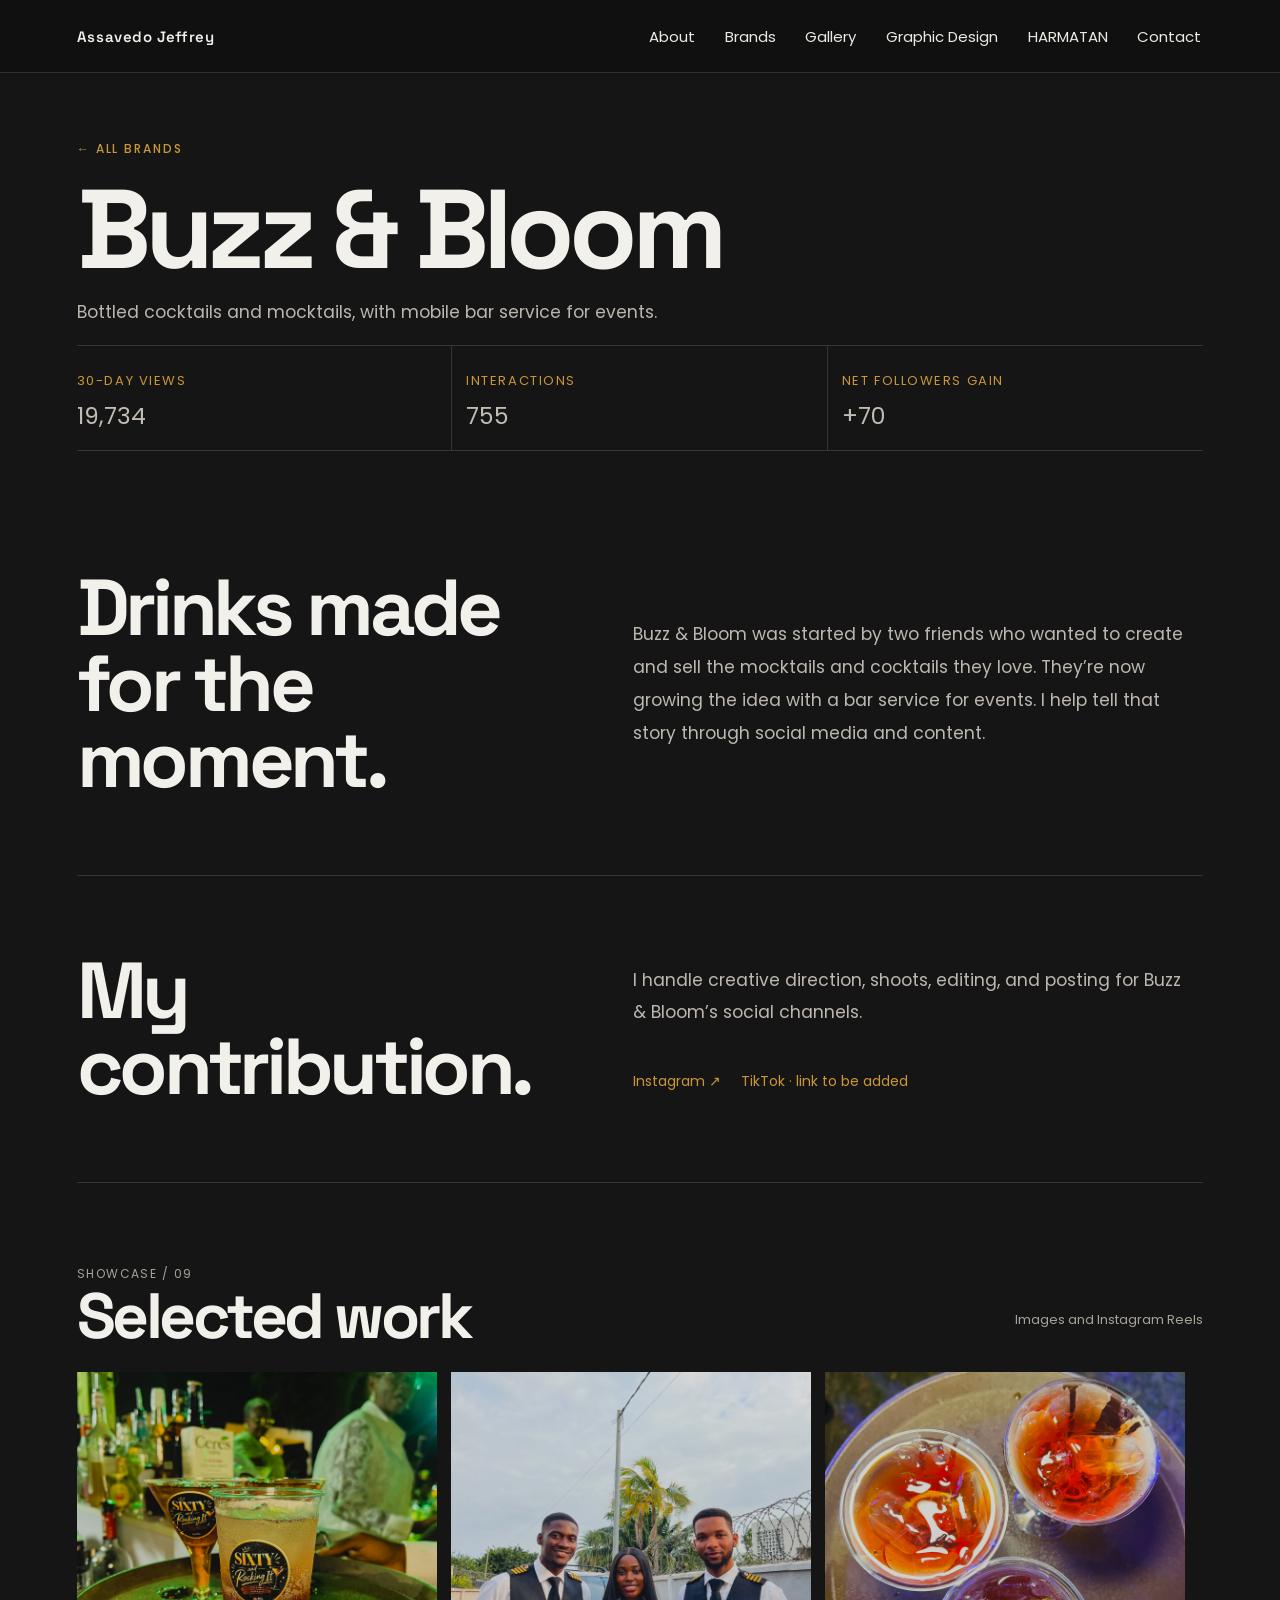
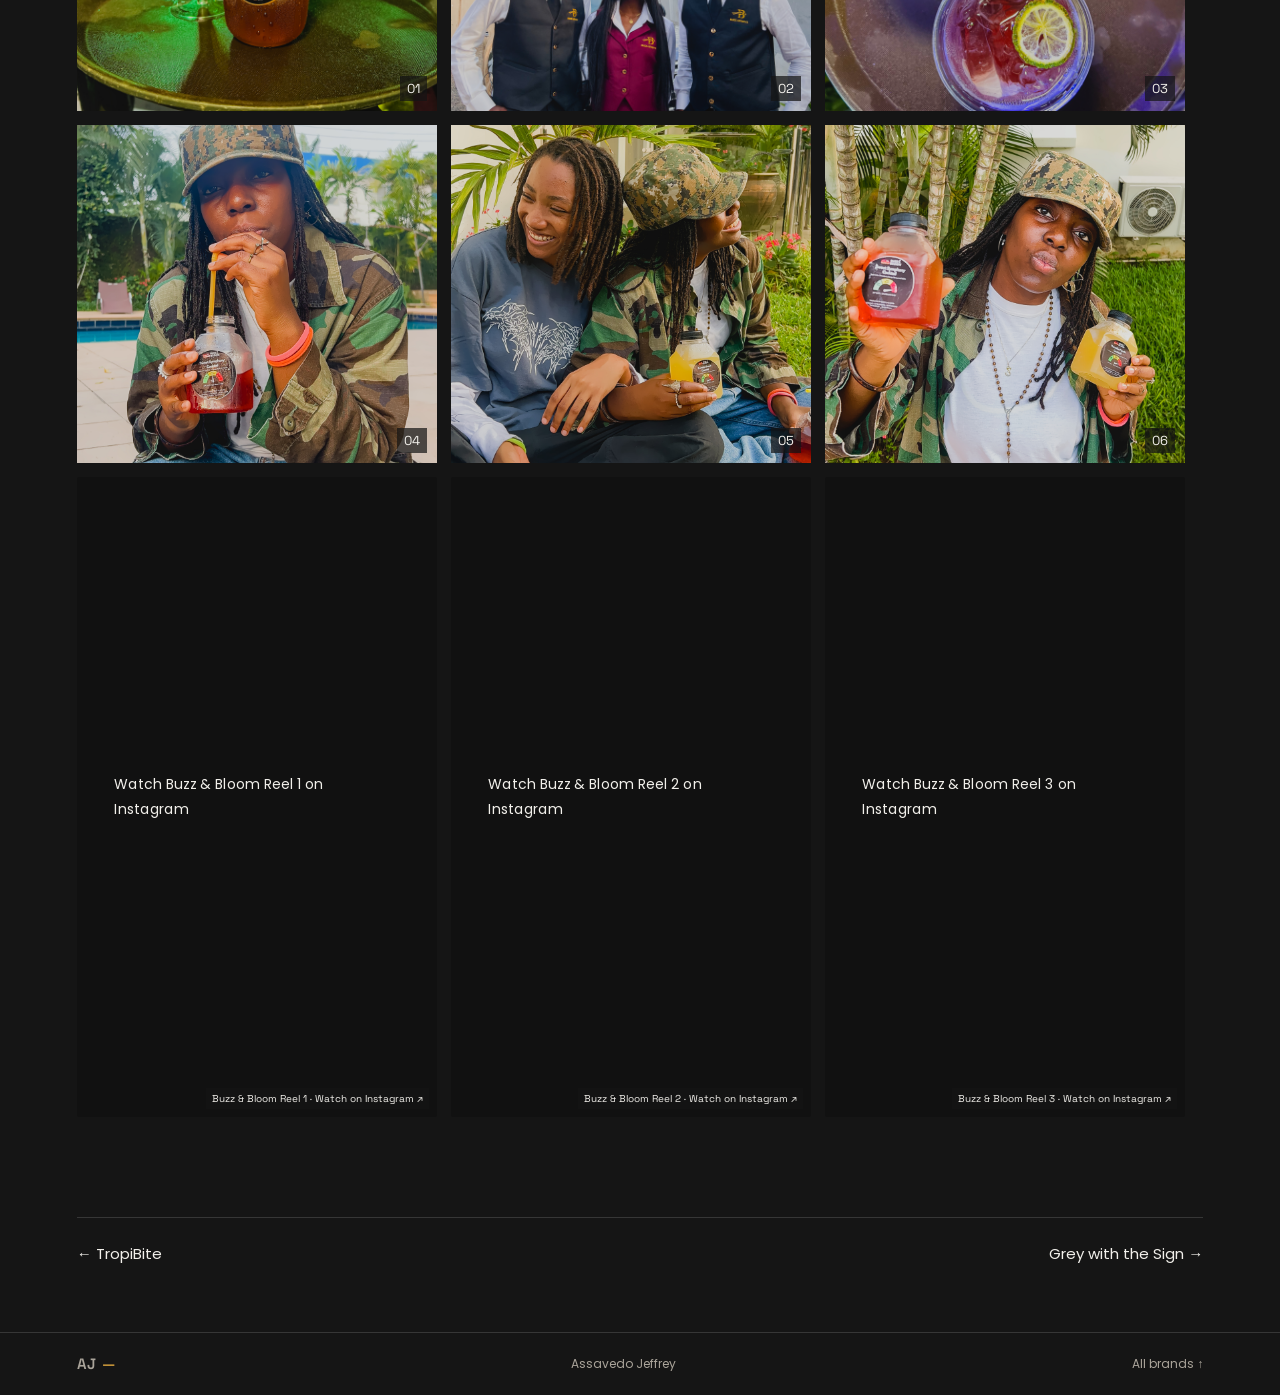
==== buzz-and-bloom.html @ 867600ad "Add Gallery link to site navigation" ====
<!doctype html>
<html lang="en"><head><meta charset="utf-8"><meta name="viewport" content="width=device-width,initial-scale=1"><meta name="theme-color" content="#151515"><title>Buzz & Bloom — Assavedo Jeffrey</title><meta name="description" content="Selected creative work for Buzz & Bloom by Assavedo Jeffrey"><link rel="preconnect" href="https://fonts.googleapis.com"><link rel="preconnect" href="https://fonts.gstatic.com" crossorigin><link href="https://fonts.googleapis.com/css2?family=Poppins:wght@400;500;600&family=Space+Grotesk:wght@400;500;600;700&display=swap" rel="stylesheet"><link rel="stylesheet" href="site.css?v=mobile-motion-20260927"></head>
<body><header class="site-nav is-solid"><div class="wrap nav-inner"><a class="logo" href="index.html">Assavedo Jeffrey</a><nav class="nav-links" aria-label="Main navigation"><a href="index.html#about">About</a><a href="index.html#brands">Brands</a><a href="gallery.html">Gallery</a><a href="graphic-design.html">Graphic Design</a><a href="harmatan.html">HARMATAN</a><a href="index.html#contact">Contact</a></nav></div></header><main class="wrap">
<header class="page-top"><a class="eyebrow" href="index.html#brands">← All brands</a><h1>Buzz &amp; Bloom</h1><p>Bottled cocktails and mocktails, with mobile bar service for events.</p><div class="detail-nums"><div><span>30-day views</span><p>19,734</p></div><div><span>Interactions</span><p>755</p></div><div><span>Net followers gain</span><p>&#43;70</p></div></div></header><section class="detail-story"><div><h2>Drinks made<br>for the moment.</h2><p>Buzz &amp; Bloom was started by two friends who wanted to create and sell the mocktails and cocktails they love. They’re now growing the idea with a bar service for events. I help tell that story through social media and content.</p></div></section>
<section class="detail-roles"><div><h2>My contribution.</h2><p>I handle creative direction, shoots, editing, and posting for Buzz &amp; Bloom’s social channels.</p><div class="social-links"><a href="https://www.instagram.com/_buzznbloom/" target="_blank" rel="noopener noreferrer">Instagram ↗︎</a><span>TikTok · link to be added</span></div></div></section>
<section class="detail-gallery"><div class="detail-gallery-heading"><div><div class="section-label"><span>03</span><span>Showcase / 09</span></div><h2>Selected work</h2></div><p>Images and Instagram Reels</p></div><div class="showcase-grid casestody-reels"><figure><img src="images/buzzbloom-18.jpg" alt="Buzz & Bloom selected work 1" loading="lazy"><figcaption>01</figcaption></figure><figure><img src="images/buzzbloom-11.jpg" alt="Buzz & Bloom selected work 2" loading="lazy"><figcaption>02</figcaption></figure><figure><img src="images/buzzbloom-19.jpg" alt="Buzz & Bloom selected work 3" loading="lazy"><figcaption>03</figcaption></figure><figure><img src="images/buzzbloom-1.jpg" alt="Buzz & Bloom selected work 4" loading="lazy"><figcaption>04</figcaption></figure><figure><img src="images/buzzbloom-5.jpg" alt="Buzz & Bloom selected work 5" loading="lazy"><figcaption>05</figcaption></figure><figure><img src="images/buzzbloom-2.jpg" alt="Buzz & Bloom selected work 6" loading="lazy"><figcaption>06</figcaption></figure><figure class="instagram-reel-card"><blockquote class="instagram-media" data-instgrm-permalink="https://www.instagram.com/reel/DdJ0oDisPxw/" data-instgrm-version="14"><a href="https://www.instagram.com/reel/DdJ0oDisPxw/" target="_blank" rel="noopener noreferrer">Watch Buzz &amp; Bloom Reel 1 on Instagram</a></blockquote><figcaption>Buzz &amp; Bloom Reel 1 · Watch on Instagram ↗︎</figcaption></figure><figure class="instagram-reel-card"><blockquote class="instagram-media" data-instgrm-permalink="https://www.instagram.com/reel/DcBXcgoskUH/" data-instgrm-version="14"><a href="https://www.instagram.com/reel/DcBXcgoskUH/" target="_blank" rel="noopener noreferrer">Watch Buzz &amp; Bloom Reel 2 on Instagram</a></blockquote><figcaption>Buzz &amp; Bloom Reel 2 · Watch on Instagram ↗︎</figcaption></figure><figure class="instagram-reel-card"><blockquote class="instagram-media" data-instgrm-permalink="https://www.instagram.com/reel/Dbl1h_usZmH/" data-instgrm-version="14"><a href="https://www.instagram.com/reel/Dbl1h_usZmH/" target="_blank" rel="noopener noreferrer">Watch Buzz &amp; Bloom Reel 3 on Instagram</a></blockquote><figcaption>Buzz &amp; Bloom Reel 3 · Watch on Instagram ↗︎</figcaption></figure></div></section>
<nav class="page-nav"><a href="tropibite.html">← TropiBite</a><a href="greywiththesign.html">Grey with the Sign →</a></nav></main><footer class="site-footer"><div class="wrap"><a class="logo" href="index.html">AJ<span>—</span></a><span>Assavedo Jeffrey</span><a href="index.html#brands">All brands ↑︎</a></div></footer><script async src="https://www.instagram.com/embed.js"></script><script src="site.js?v=mobile-motion-20260927" defer></script></body></html>
---- site.css ----
:root{color-scheme:dark;--bg:#151515;--panel:#1d1c1a;--ink:#f2f0eb;--muted:#a7a39b;--line:#ffffff24;--ochre:#c9973a;--terra:#8c3a1e;--max:1200px;font-family:Poppins,Arial,sans-serif;scroll-behavior:smooth;scroll-padding-top:90px}*{box-sizing:border-box}body{margin:0;background:var(--bg);color:var(--ink);font:400 14px/1.75 Poppins,Arial,sans-serif}a{color:inherit;text-decoration:none}img{display:block;width:100%;height:100%;object-fit:cover}h1,h2,h3{font-family:"Space Grotesk",sans-serif;line-height:.98;letter-spacing:-.055em;margin:0}p{margin:0 0 16px}.wrap{width:min(var(--max),88%);margin:auto}.site-nav{position:fixed;inset:0 0 auto;z-index:50;background:rgba(16,16,16,.28);border-bottom:1px solid #ffffff22;transition:background-color .25s}.site-nav.is-solid{background:#101010}.nav-inner{height:72px;display:flex;align-items:center;justify-content:space-between;gap:20px}.logo{font:600 15px "Space Grotesk",sans-serif;letter-spacing:.04em;white-space:nowrap}.logo span{color:var(--ochre);padding-left:5px}.nav-links{display:flex;gap:clamp(14px,2.4vw,32px)}.nav-links a{font-size:10px;color:#ece9e2;transition:color .2s}.nav-links a:hover{color:var(--ochre)}.eyebrow{font-size:9px;letter-spacing:.16em;text-transform:uppercase;color:var(--ochre);font-weight:500}.hero{position:relative;height:100svh;min-height:650px;max-height:1000px;overflow:hidden;background:#222}.hero-image{position:absolute;inset:0;object-position:center 40%}.hero-copy{position:absolute;top:50%;right:8%;transform:translateY(-43%);width:min(510px,45%);text-align:right;text-shadow:0 2px 14px #0009}.hero-copy .eyebrow{margin-bottom:18px}.hero h1{font-size:clamp(64px,9vw,122px);line-height:.83;margin-bottom:25px}.hero h1 i{font-style:normal;color:var(--ochre)}.hero-copy>p:not(.eyebrow){max-width:410px;margin:0 0 22px auto;color:#e4e0d8;font-size:13px}.role-list{display:flex;justify-content:flex-end;gap:8px;flex-wrap:wrap}.role-list span{border:1px solid #ffffff7a;border-radius:99px;padding:6px 10px;font-size:9px}.hero-link{display:inline-flex;align-items:center;gap:23px;margin-top:30px;font-size:10px;border-bottom:1px solid #ffffff80;padding:0 0 8px}.hero-link span{color:var(--ochre);font-size:16px}.hero-foot{position:absolute;left:6%;right:6%;bottom:22px;display:flex;justify-content:space-between;text-transform:uppercase;letter-spacing:.12em;font-size:8px;color:#f2f0eb}.section{padding-top:120px;padding-bottom:130px}.section-label{display:flex;align-items:center;gap:13px;text-transform:uppercase;letter-spacing:.12em;font-size:9px;color:#a6a197}.section-label span:first-child{color:var(--ochre);font-family:"Space Grotesk",sans-serif}.about-section{display:grid;grid-template-columns:190px 1fr;gap:8%}.about-content h2,.section-heading h2{font-size:clamp(48px,7vw,88px);line-height:.95;margin:0 0 38px}.about-content h2 em,.section-heading h2 em{font-style:normal;color:#aaa49a}.about-bottom{display:grid;grid-template-columns:.8fr 1.2fr;gap:9%;align-items:start}.about-bottom>p{max-width:390px;font-size:12px;color:#c4bfb7;line-height:2}.skill-list{display:flex;gap:8px;flex-wrap:wrap}.skill-list span{border:1px solid #ffffff30;border-radius:99px;padding:7px 11px;font-size:9px;color:#d8d4cc}.design-feature{display:grid;grid-template-columns:.85fr 1.15fr;min-height:570px;background:#201f1d}.design-copy{padding:45px 11% 48px 8%;display:flex;flex-direction:column;align-items:flex-start}.design-copy .section-label{margin-bottom:auto}.design-copy .eyebrow{margin:12px 0}.design-copy h2{font-size:clamp(60px,8vw,108px);line-height:.85;margin:0 0 20px}.design-copy h2 span{color:var(--ochre)}.design-copy>p:not(.eyebrow){max-width:290px;color:#bdb8af;font-size:11px}.line-link{display:flex;gap:25px;border-bottom:1px solid #888078;padding-bottom:8px;margin-top:20px;font-size:10px}.line-link span{color:var(--ochre)}.design-photo{position:relative;min-height:420px;overflow:hidden;background:#35322d}.design-photo img{position:absolute;inset:0;transition:transform .45s,opacity .22s}.design-photo:hover img{transform:scale(1.025)}.design-photo>span{position:absolute;left:18px;bottom:16px;font-size:9px;text-transform:uppercase;letter-spacing:.1em;text-shadow:0 1px 8px #000}.brands{padding-top:135px}.section-heading{display:flex;justify-content:space-between;align-items:end;margin:40px 0}.section-heading h2{margin:0}.section-heading>p{max-width:240px;color:var(--muted);font-size:10px;margin:0 4% 4px 20px}.brand-grid{display:grid;grid-template-columns:repeat(2,minmax(0,1fr));gap:38px 18px}.brand-card{display:block;min-width:0}.brand-photo{position:relative;aspect-ratio:1.34/1;overflow:hidden;background:#292824}.brand-photo img{transition:transform .45s}.brand-card:hover .brand-photo img{transform:scale(1.035)}.brand-photo>span{position:absolute;bottom:13px;right:13px;background:#f2f0eb;color:#171717;padding:8px 11px;font-size:8px}.brand-card h3{font-size:20px;padding-top:13px}.harmatan-home{display:grid;grid-template-columns:1.05fr .95fr;background:#211f1c;min-height:540px}.harmatan-image{position:relative;min-height:430px}.harmatan-image img{position:absolute;inset:0}.harmatan-copy{padding:44px 9% 52px 10%;display:flex;flex-direction:column;align-items:flex-start}.harmatan-copy .section-label{margin-bottom:auto}.hmt-word{font:600 clamp(44px,6vw,78px)/.92 "Space Grotesk",sans-serif;letter-spacing:.04em;margin:30px 0 20px}.harmatan-copy h2{font-size:clamp(38px,5vw,60px);margin-bottom:18px}.harmatan-copy>p:not(.hmt-word){max-width:370px;color:#bbb5aa;font-size:11px}.cream-link{display:inline-flex;gap:35px;align-items:center;background:#f2f0eb;color:#1a1917;padding:12px 15px;font-size:9px;margin-top:15px}.cream-link span{color:var(--terra);font-size:15px}.selected-work{padding-top:95px}.selected-work>.section-label{margin-bottom:30px}.slider-controls{display:flex;gap:8px;margin-left:auto}.slider-controls button{border:1px solid #ffffff44;background:transparent;width:35px;height:35px;border-radius:50%;cursor:pointer}.slider-controls button:hover{background:var(--ochre);color:#111}.work-track{display:flex;gap:14px;overflow-x:auto;scroll-snap-type:x mandatory;scrollbar-width:none;overscroll-behavior-x:contain;scroll-behavior:smooth}.work-track::-webkit-scrollbar{display:none}.slide-card{position:relative;flex:0 0 min(32%,360px);aspect-ratio:1.08/1;margin:0;background:#292824;scroll-snap-align:start;overflow:hidden}.slide-card img{position:absolute;inset:0;transition:transform .4s}.slide-card:hover img{transform:scale(1.04)}.slide-card figcaption{position:absolute;left:0;right:0;bottom:0;padding:30px 14px 12px;background:linear-gradient(transparent,#0009);font-size:8px;text-transform:uppercase;letter-spacing:.12em}.slide-card figcaption span{float:right;color:var(--ochre)}.contact-section{background:#f2f0eb;color:#181817;padding:95px 0}.contact-inner .eyebrow{color:var(--terra)}.contact-inner h2{font-size:clamp(58px,9vw,106px);margin:22px 0}.contact-inner h2 em{font-style:normal;color:var(--terra)}.contact-inner>p:not(.eyebrow){color:#615d55;font-size:11px}.contact-inner>a{display:inline-flex;gap:28px;border-bottom:1px solid #5c574e;padding-bottom:8px;font-size:11px}.contact-inner>a span{color:var(--terra)}.site-footer{padding:20px 0;border-top:1px solid #ffffff24;color:#aaa49a;font-size:9px}.site-footer .wrap{display:flex;align-items:center;justify-content:space-between}.page-top{padding:132px 0 42px}.page-top h1{font-size:clamp(62px,10vw,112px);margin:12px 0}.page-top>p{max-width:610px;color:#bbb6ad;font-size:12px}.page-top .eyebrow{display:inline-block}.detail-nums{display:grid;grid-template-columns:repeat(3,1fr);border-block:1px solid var(--line);margin:10px 0 0}.detail-nums>div{padding:18px 14px;border-right:1px solid var(--line)}.detail-nums>div:first-child{padding-left:0}.detail-nums>div:last-child{border:0}.detail-nums span{font-size:8px;letter-spacing:.12em;text-transform:uppercase;color:var(--ochre)}.detail-nums p{margin:6px 0 0;font-size:10px;color:#c1bcb4}.detail-story,.detail-roles{display:grid;grid-template-columns:180px 1fr;gap:8%;padding:85px 0;border-bottom:1px solid var(--line)}.detail-story h2,.detail-roles h2{font-size:clamp(44px,6vw,72px);margin-bottom:20px}.detail-story>div:last-child>p,.detail-roles>div:last-child>p{max-width:560px;color:#bcb7af;font-size:11px;line-height:2}.social-links{display:flex;gap:20px;flex-wrap:wrap;margin-top:22px;color:var(--ochre);font-size:9px}.detail-gallery{padding:80px 0 100px}.detail-gallery-heading{display:flex;justify-content:space-between;align-items:end;margin-bottom:25px}.detail-gallery-heading h2{font-size:clamp(40px,5vw,64px)}.detail-gallery-heading p{font-size:9px;color:var(--muted)}.showcase-grid{display:grid;grid-template-columns:repeat(3,minmax(0,1fr));gap:13px}.showcase-grid figure{position:relative;aspect-ratio:1/.94;margin:0;background:#262521;overflow:hidden}.showcase-grid img{position:absolute;inset:0;transition:transform .35s}.showcase-grid figure:hover img{transform:scale(1.035)}.showcase-grid figcaption{position:absolute;right:10px;bottom:10px;background:#141414b5;padding:4px 7px;font:10px "Space Grotesk",sans-serif}.page-nav{display:flex;justify-content:space-between;gap:16px;padding:22px 0 65px;border-top:1px solid var(--line);font-size:9px}.page-nav a:hover{color:var(--ochre)}.harmatan-theme{--ochre:#c9973a;background:#1c1c1c}.hmt-hero{padding:135px 0 65px;background:#8c3a1e}.hmt-hero h1{font-size:clamp(62px,11vw,135px);letter-spacing:.02em;margin:15px 0}.hmt-hero>p{max-width:570px;font-size:12px;color:#f0ded2}.hmt-lead{display:grid;grid-template-columns:1fr 1fr;gap:8%;align-items:center}.hmt-lead h2{font-size:clamp(42px,6vw,72px)}.hmt-lead p{color:#bdb7ad;font-size:11px;line-height:2}.hmt-services{display:grid;grid-template-columns:repeat(2,1fr);gap:12px;margin-top:35px}.hmt-service{padding:20px;border:1px solid #ffffff2a;background:#242321}.hmt-service span{font-size:8px;color:var(--ochre)}.hmt-service h3{font-size:18px;margin:12px 0 0}.hmt-editorial{padding:82px 0;background:#8c3a1e}.hmt-editorial h2{font-size:clamp(52px,8vw,92px);margin:18px 0}.hmt-editorial p{max-width:520px;color:#f0ddd1;font-size:11px}.voice-tags{display:flex;gap:8px;flex-wrap:wrap;margin-top:22px}.voice-tags span{border:1px solid #ffffff70;border-radius:99px;padding:7px 12px;font-size:9px}.hmt-gallery{padding:90px 0}.hmt-gallery h2{font-size:clamp(42px,6vw,72px);margin:18px 0 30px}.hmt-gallery-grid{display:grid;grid-template-columns:repeat(3,1fr);gap:13px}.hmt-gallery-grid figure{margin:0;aspect-ratio:1/1.08;background:#292723;overflow:hidden}.hmt-gallery-grid img{transition:transform .4s}.hmt-gallery-grid figure:hover img{transform:scale(1.035)}.hmt-end{padding:25px 0;border-top:1px solid #ffffff30;color:#c3bcb1;font-size:9px}.graphic-gallery-page{min-height:100svh;background:#151515}.iphone-gallery-stage{min-height:100svh;display:grid;place-items:center;padding:90px 18px 20px}.iphone-frame{height:min(820px,calc(100svh - 108px));aspect-ratio:393/852;width:auto;max-width:calc(100vw - 26px);padding:8px;border-radius:48px;background:#080909;border:1px solid #525252;box-shadow:0 22px 70px #0007}.iphone-screen{height:100%;overflow:hidden;border-radius:40px;background:#fff;color:#111;display:flex;flex-direction:column}.iphone-status{height:43px;flex:0 0 43px;display:flex;align-items:center;justify-content:space-between;padding:0 21px;font:600 10px Poppins,Arial,sans-serif}.iphone-island{width:80px;height:23px;background:#080909;border-radius:20px}.iphone-status-icons{font-size:9px}.photos-heading{padding:7px 16px 11px;border-bottom:1px solid #1111}.photos-eyebrow,.photos-count{font:9px Poppins,sans-serif;color:#777}.photos-heading h1{font:600 21px/1.2 Poppins,sans-serif;letter-spacing:-.04em;margin:4px 0;color:#161616}.iphone-scroll{flex:1;min-height:0;overflow:auto;overscroll-behavior:contain;scrollbar-width:none;padding:3px}.iphone-scroll::-webkit-scrollbar{display:none}.iphone-photos{display:grid;grid-template-columns:repeat(3,1fr);gap:2px}.iphone-photos .work-image{aspect-ratio:1;margin:0;background:#e9e8e4}.iphone-photos .work-image.is-empty:after{content:attr(data-label);font-size:9px;color:#888}.photos-tabs{height:45px;display:flex;justify-content:space-around;align-items:center;border-top:1px solid #1111;color:#888;font-size:8px}.photos-tabs .active{color:#1977ef}.iphone-home-indicator{height:22px;display:grid;place-items:center}.iphone-home-indicator span{width:100px;height:4px;background:#111;border-radius:5px}@media(max-width:740px){.nav-inner{height:62px}.nav-links{gap:12px}.nav-links a{font-size:9px}.hero{min-height:730px}.hero-image{object-position:38% center}.hero-copy{top:auto;bottom:108px;right:6%;transform:none;width:88%;padding-left:40px}.hero h1{font-size:clamp(58px,15vw,92px)}.hero-copy>p:not(.eyebrow){font-size:11px}.role-list span{font-size:8px}.hero-foot{bottom:18px}.section{padding:82px 0}.about-section{grid-template-columns:1fr;gap:28px}.about-content h2,.section-heading h2{font-size:clamp(44px,12vw,68px);margin-bottom:26px}.about-bottom{grid-template-columns:1fr;gap:20px}.design-feature{grid-template-columns:1fr}.design-copy{min-height:410px;padding:30px 6% 38px}.design-copy .section-label{margin-bottom:45px}.design-photo{min-height:310px}.section-heading{align-items:start;flex-direction:column;gap:14px;margin:32px 0}.section-heading>p{margin:0}.brand-grid{gap:26px 12px}.brand-photo{aspect-ratio:1/1.05}.brand-card h3{font-size:16px}.harmatan-home{grid-template-columns:1fr}.harmatan-image{min-height:300px}.harmatan-copy{min-height:410px;padding:32px 7% 40px}.harmatan-copy .section-label{margin-bottom:38px}.selected-work{padding-top:74px}.slide-card{flex-basis:76%;min-width:235px}.contact-section{padding:76px 0}.contact-inner h2{font-size:clamp(54px,14vw,82px)}.site-footer .wrap{gap:12px;font-size:8px}.detail-nums{grid-template-columns:1fr}.detail-nums>div,.detail-nums>div:first-child{padding:12px 0;border-right:0;border-bottom:1px solid var(--line)}.detail-nums>div:last-child{border:0}.detail-story,.detail-roles{grid-template-columns:1fr;gap:23px;padding:65px 0}.detail-story h2,.detail-roles h2{font-size:54px}.detail-gallery{padding:65px 0 80px}.showcase-grid{grid-template-columns:repeat(2,minmax(0,1fr));gap:8px}.showcase-grid figure{aspect-ratio:1/1.08}.page-top{padding-top:112px}.page-top h1{font-size:clamp(54px,14vw,86px)}.hmt-hero{padding:115px 0 50px}.hmt-lead{grid-template-columns:1fr;gap:14px}.hmt-services{grid-template-columns:1fr}.hmt-gallery-grid{grid-template-columns:repeat(2,1fr);gap:8px}.hmt-gallery-grid figure{aspect-ratio:1}.hmt-editorial{padding:65px 0}.iphone-gallery-stage{padding:78px 12px 12px}.iphone-frame{height:min(820px,calc(100svh - 90px));max-width:calc(100vw - 22px);border-radius:43px}.iphone-screen{border-radius:35px}}@media(max-width:390px){.nav-links{gap:8px}.nav-links a{font-size:8px}.brand-grid{grid-template-columns:1fr}.brand-photo{aspect-ratio:1.2/1}}@media(prefers-reduced-motion:reduce){:root{scroll-behavior:auto}.site-nav,.brand-photo img,.slide-card img,.design-photo img{transition:none}.work-track{scroll-behavior:auto}}

/* HARMATAN page layout */
.harmatan-theme{--bg:#1c1c1c;--panel:#252321;--ink:#f5f0e8;--muted:#bdb6aa;--line:#ffffff2a;--ochre:#c9973a;--terra:#8c3a1e;background:#1c1c1c}
.harmatan-theme .site-nav.is-solid{background:#1c1c1cf5}
.hmt-hero{padding:130px 0 20px;background:#1c1c1c;color:#f5f0e8}
.hmt-hero>.wrap>.eyebrow{color:#d5b36e}
.hmt-hero-layout{min-height:550px;display:grid;grid-template-columns:1fr 1fr;gap:7%;align-items:center;padding:45px 0}
.hmt-hero-layout>div>p:not(.hmt-mark){max-width:430px;color:#c7bfb3;font-size:12px}
.hmt-hero-layout figure{height:440px;margin:0;background:#8c3a1e}
.hmt-hero-layout .hmt-mark{color:#c9973a;font:500 12px "Space Grotesk",sans-serif;letter-spacing:.35em;margin:0 0 14px}
.hmt-hero h1{font-size:clamp(62px,9vw,112px);letter-spacing:.025em;margin:0 0 22px}
.hmt-hero .cream-link{margin-top:18px}
.hmt-foot{display:flex;justify-content:space-between;border-top:1px solid #ffffff30;padding:17px 0;font-size:8px;letter-spacing:.12em;text-transform:uppercase;color:#a9a196}
.hmt-intro{display:grid;grid-template-columns:190px 1fr;gap:8%}
.hmt-intro h2{font-size:clamp(46px,6vw,76px);margin:0 0 24px}
.hmt-intro h2 em{font-style:normal;color:#b7afa3}
.hmt-intro>div:last-child>p{max-width:540px;color:#c2bcb2;font-size:11px;line-height:2}
.voice-tags{display:flex;gap:8px;flex-wrap:wrap;margin-top:22px}
.voice-tags span{border:1px solid #ffffff38;border-radius:99px;padding:7px 12px;font-size:9px}
.hmt-section-content h2{font-size:clamp(42px,6vw,68px);margin:0 0 28px}
.hmt-section-content>p{font-size:11px;color:#bdb6aa;margin:-14px 0 28px}
.hmt-services{display:grid;grid-template-columns:repeat(2,1fr);gap:12px}
.hmt-services article{padding:20px;border:1px solid #ffffff2a;background:#252321}
.hmt-services article>span{font-size:8px;color:#c9973a}
.hmt-services h3{font-size:20px;margin:12px 0 0}
.hmt-editorial{background:#8c3a1e;padding:76px 0;color:#f5f0e8}
.hmt-editorial-layout{display:grid;grid-template-columns:1fr 1fr;gap:8%;align-items:center}
.hmt-editorial .section-label{color:#f0d7c9}
.hmt-editorial h2{font-size:clamp(52px,7vw,88px);margin:25px 0 0}
.hmt-editorial h2 em{font-style:normal;color:#e3b96a}
.hmt-editorial-layout>div:last-child>p{max-width:440px;color:#f0ddd1;font-size:11px;line-height:2}
.hmt-gallery .section-label{margin-bottom:40px}
.hmt-gallery-grid{display:grid;grid-template-columns:repeat(3,minmax(0,1fr));gap:13px}
.hmt-gallery-grid figure{position:relative;aspect-ratio:1/1.08;margin:0;background:#292723;overflow:hidden}
.hmt-gallery-grid img{transition:transform .35s}
.hmt-gallery-grid figure:hover img{transform:scale(1.035)}
.hmt-gallery-grid figcaption{position:absolute;bottom:0;left:0;right:0;padding:22px 12px 10px;background:linear-gradient(transparent,#0009);font-size:8px;letter-spacing:.12em}
.hmt-outro{border-top:1px solid #ffffff2a;padding:22px 0}
.hmt-outro .wrap{display:flex;justify-content:space-between;font-size:9px;color:#bdb6aa}
.hmt-outro a{color:#c9973a}
@media(max-width:740px){.hmt-hero{padding-top:110px}.hmt-hero-layout{grid-template-columns:1fr;gap:25px;padding:38px 0}.hmt-hero-layout figure{height:330px}.hmt-hero h1{font-size:clamp(54px,14vw,84px)}.hmt-intro{grid-template-columns:1fr;gap:25px}.hmt-services{grid-template-columns:1fr}.hmt-editorial-layout{grid-template-columns:1fr;gap:30px}.hmt-gallery-grid{grid-template-columns:repeat(2,1fr);gap:8px}.hmt-gallery-grid figure{aspect-ratio:1}.hmt-foot,.hmt-outro .wrap{gap:10px;font-size:7px}}


/* Readability pass: raise supporting copy while keeping navigation and labels quiet. */
body{font-size:16px;line-height:1.75}
.hero-copy>p:not(.eyebrow){font-size:16px;line-height:1.8}
.about-bottom>p,.section-heading>p,.design-copy>p:not(.eyebrow),.harmatan-copy>p:not(.hmt-word){font-size:14px;line-height:1.9}
.skill-list span{font-size:11px;padding:8px 13px}
.brand-card h3{font-size:22px}
.page-top>p,.detail-story>div:last-child>p,.detail-roles>div:last-child>p{font-size:15px;line-height:1.9}
.detail-nums p{font-size:12px}
.detail-gallery-heading p,.showcase-grid figcaption{font-size:11px}
.hmt-hero-layout>div>p:not(.hmt-mark),.hmt-intro>div:last-child>p,.hmt-section-content>p,.hmt-editorial-layout>div:last-child>p{font-size:15px;line-height:1.9}
.hmt-services h3{font-size:21px}
.hmt-services article{padding:24px}
.contact-inner>p:not(.eyebrow){font-size:14px}
.site-footer{font-size:11px}
.section-label>span:first-child,.hero-foot>span:last-child{display:none}
.brand-photo>span{font-size:0}
.brand-photo>span:after{content:"View project ↗";font-size:10px}
.slide-card figcaption span{display:none}
/* Graphic design archive: a clean image-first wall with a full-size view. */
.graphic-work-page{background:#151515}
.design-page-intro{padding-top:125px;padding-bottom:34px}
.design-back{font-size:11px;color:#b8b2a8}
.design-intro-grid{display:flex;justify-content:space-between;align-items:end;gap:30px;margin-top:42px}
.design-intro-grid h1{font-size:clamp(64px,10vw,120px);line-height:.82;margin:0}
.design-intro-grid h1 em{font-style:normal;color:#aaa49a}
.design-intro-grid>p{max-width:270px;color:#c2bcb3;font-size:15px;line-height:1.8;margin:0 3% 6px 0}
.design-archive{display:grid;grid-template-columns:repeat(3,minmax(0,1fr));gap:16px;padding-bottom:100px}
.design-tile{position:relative;display:block;width:100%;aspect-ratio:1/1.18;padding:10px;border:0;background:#e8e6e0;overflow:hidden;cursor:zoom-in}
.design-tile img{width:100%;height:100%;object-fit:contain;transition:transform .3s ease}
.design-tile:hover img,.design-tile:focus-visible img{transform:scale(1.035)}
.tile-open{position:absolute;right:14px;top:14px;width:32px;height:32px;display:grid;place-items:center;background:#151515;color:#f2f0eb;border-radius:50%;font-size:14px;opacity:0;transform:translateY(4px);transition:opacity .2s,transform .2s}
.design-tile:hover .tile-open,.design-tile:focus-visible .tile-open{opacity:1;transform:none}
.design-lightbox{position:fixed;inset:0;z-index:100;background:#111e;display:grid;place-items:center;padding:5vw}
.design-lightbox[hidden]{display:none}
.design-lightbox img{width:auto;height:auto;max-width:90vw;max-height:88vh;object-fit:contain}
.lightbox-close{position:absolute;right:22px;top:18px;width:44px;height:44px;border:1px solid #ffffff70;border-radius:50%;background:#171717;color:#fff;font-size:28px;line-height:1;cursor:pointer}
.design-page-end{border-top:1px solid var(--line);padding:22px 0}
.design-page-end .wrap{display:flex;justify-content:space-between;gap:20px;font-size:12px}
.design-page-end a:hover{color:var(--ochre)}
@media(max-width:740px){
 .hero-copy>p:not(.eyebrow){font-size:14px}
 .about-bottom>p,.section-heading>p,.design-copy>p:not(.eyebrow),.harmatan-copy>p:not(.hmt-word){font-size:14px}
 .brand-card h3{font-size:18px}
 .page-top>p,.detail-story>div:last-child>p,.detail-roles>div:last-child>p{font-size:14px}
 .hmt-hero-layout>div>p:not(.hmt-mark),.hmt-intro>div:last-child>p,.hmt-section-content>p,.hmt-editorial-layout>div:last-child>p{font-size:14px}
 .design-page-intro{padding-top:110px;padding-bottom:28px}
 .design-intro-grid{display:block;margin-top:36px}
 .design-intro-grid h1{font-size:clamp(58px,15vw,88px)}
 .design-intro-grid>p{margin:20px 0 0;max-width:33ch}
 .design-archive{grid-template-columns:repeat(2,minmax(0,1fr));gap:9px;padding-bottom:70px}
 .design-tile{padding:6px}
 .tile-open{opacity:1;transform:none;width:27px;height:27px;right:9px;top:9px}
 .design-page-end .wrap{font-size:10px}
}
@media(prefers-reduced-motion:reduce){.design-tile img,.tile-open{transition:none}}

/* Larger type across the portfolio for easier reading. */
body{font-size:17px;line-height:1.8}
.nav-links a{font-size:13px}
.eyebrow,.section-label,.hero-foot,.page-nav,.site-footer{font-size:12px}
.hero-copy>p:not(.eyebrow),.about-bottom>p,.section-heading>p,.design-copy>p:not(.eyebrow),.harmatan-copy>p:not(.hmt-word),.contact-inner>p:not(.eyebrow){font-size:clamp(16px,1.3vw,19px);line-height:1.85}
.role-list span,.skill-list span{font-size:13px}
.brand-card h3{font-size:25px}
.page-top>p,.detail-story>div:last-child>p,.detail-roles>div:last-child>p{font-size:clamp(17px,1.35vw,20px);line-height:1.9}
.detail-nums span{font-size:13px;line-height:1.5}
.detail-nums p{font-size:clamp(18px,1.8vw,24px);line-height:1.35}
.social-links a,.social-links span{font-size:14px}
.detail-gallery-heading p,.showcase-grid figcaption{font-size:13px}
.page-nav a{font-size:15px}
.design-back,.design-page-end .wrap{font-size:14px}
.design-intro-grid>p{font-size:17px;line-height:1.85}
.hmt-hero-layout>div>p:not(.hmt-mark),.hmt-intro>div:last-child>p,.hmt-section-content>p,.hmt-editorial-layout>div:last-child>p{font-size:16px;line-height:1.9}
.hmt-mark{font-size:14px}
.voice-tags span{font-size:13px}
.hmt-services article>span{font-size:12px}
.hmt-services h3{font-size:23px}
.hmt-foot,.hmt-outro .wrap{font-size:12px}
.hmt-gallery-grid figcaption,.slide-card figcaption{font-size:12px}
.contact-inner>a{font-size:16px}
@media(max-width:740px){
 body{font-size:16px;line-height:1.8}
 .nav-links a{font-size:11px}
 .eyebrow,.section-label{font-size:10px}
 .hero-copy>p:not(.eyebrow),.about-bottom>p,.section-heading>p,.design-copy>p:not(.eyebrow),.harmatan-copy>p:not(.hmt-word),.contact-inner>p:not(.eyebrow){font-size:16px;line-height:1.8}
 .role-list span,.skill-list span{font-size:12px}
 .brand-card h3{font-size:21px}
 .page-top>p,.detail-story>div:last-child>p,.detail-roles>div:last-child>p{font-size:16px;line-height:1.85}
 .detail-nums span{font-size:11px}
 .detail-nums p{font-size:19px}
 .social-links a,.social-links span{font-size:13px}
 .detail-gallery-heading p,.showcase-grid figcaption{font-size:12px}
 .page-nav a{font-size:13px}
 .design-back,.design-page-end .wrap{font-size:12px}
 .design-intro-grid>p{font-size:16px}
 .hmt-hero-layout>div>p:not(.hmt-mark),.hmt-intro>div:last-child>p,.hmt-section-content>p,.hmt-editorial-layout>div:last-child>p{font-size:16px;line-height:1.85}
 .hmt-services article>span,.voice-tags span{font-size:12px}
 .hmt-services h3{font-size:21px}
 .hmt-foot,.hmt-outro .wrap{font-size:10px}
 .hmt-gallery-grid figcaption,.slide-card figcaption{font-size:11px}
 .contact-inner>a{font-size:15px}
 .site-footer{font-size:10px}
}

/* View-count labels on Grey with the Sign post gallery. */
.showcase-grid .view-count{left:12px;right:auto;bottom:12px;padding:6px 9px;background:#111d;color:#fff;font:600 12px/1.2 Poppins,Arial,sans-serif;letter-spacing:.02em}
@media(max-width:740px){.showcase-grid .view-count{left:8px;bottom:8px;padding:5px 7px;font-size:11px}}

/* CASESTODY Instagram Reel card */
.showcase-grid .instagram-reel-card{grid-column:span 2;aspect-ratio:auto;min-height:590px;display:flex;flex-direction:column;justify-content:center;align-items:center;gap:8px;background:#111;overflow:hidden}
.instagram-reel-card .instagram-media{width:min(100%,450px)!important;max-width:100%!important;min-width:0!important;margin:0 auto!important}
.instagram-reel-card iframe{max-width:100%!important}
.instagram-reel-card figcaption{z-index:3;right:12px;bottom:12px}
@media(max-width:740px){.showcase-grid .instagram-reel-card{grid-column:1/-1;min-height:570px}}

/* Compact video-only CASESTODY selection; ready for two more Reel embeds. */
.showcase-grid.casestody-reels{grid-template-columns:repeat(auto-fit,minmax(min(100%,280px),360px));justify-content:start;gap:14px}
.showcase-grid.casestody-reels .instagram-reel-card{grid-column:auto;width:100%;max-width:360px;min-height:0;aspect-ratio:9/16;padding:6px;border-radius:2px}
.showcase-grid.casestody-reels .instagram-media{width:100%!important;max-width:380px!important;min-width:0!important;margin:0 auto!important;transform:scale(.82);transform-origin:center center}
.showcase-grid.casestody-reels .instagram-reel-card iframe{width:100%!important;max-width:100%!important}
.showcase-grid.casestody-reels .instagram-reel-card figcaption{font-size:10px;right:8px;bottom:8px;padding:4px 6px}
@media(max-width:740px){.showcase-grid.casestody-reels{grid-template-columns:repeat(2,minmax(0,1fr));justify-content:stretch;gap:10px}.showcase-grid.casestody-reels .instagram-reel-card{grid-column:auto;width:100%;max-width:none;min-width:0;aspect-ratio:9/16;padding:3px}.showcase-grid.casestody-reels .instagram-media{width:100%!important;transform:scale(.5);transform-origin:center center}.showcase-grid.casestody-reels .instagram-reel-card figcaption{font-size:8px;right:4px;bottom:4px;padding:3px 4px}}

/* HARMATAN identity artwork */
.harmatan-image img{object-fit:contain;background:#f5f0e8;padding:clamp(24px,5vw,60px)}
.hmt-hero-layout figure.hmt-brand-assets{height:440px;margin:0;padding:0;display:flex;align-items:center;justify-content:center;background:#f5f0e8;overflow:hidden}
.hmt-hero-layout figure.hmt-brand-assets img{width:100%;height:100%;max-height:none;object-fit:contain}
@media(max-width:740px){.hmt-hero-layout figure.hmt-brand-assets{height:310px}}

/* HARMATAN clients, community and contact */
.hmt-clients{padding:90px 0 110px}
.hmt-clients .hmt-section-content h2{font-size:clamp(44px,6vw,76px);margin:20px 0 18px}
.hmt-clients .hmt-section-content>p{color:#c2bcb2;margin-bottom:28px}
.hmt-client-grid{display:grid;grid-template-columns:repeat(3,minmax(0,1fr));gap:16px}
.hmt-client-card{display:block;min-width:0;background:#25231f;overflow:hidden}
.hmt-client-card img{width:100%;height:auto;aspect-ratio:1.25/1;object-fit:cover;transition:transform .35s}
.hmt-client-card:hover img{transform:scale(1.03)}
.hmt-client-card>span{display:flex;justify-content:space-between;align-items:center;padding:13px 15px;font:500 14px/1.4 "Space Grotesk",sans-serif}
.hmt-client-card b{color:#c9973a;font-size:18px;font-weight:400}
.hmt-join{background:#8c3a1e;padding:85px 0 95px}
.hmt-join-inner{display:grid;grid-template-columns:190px 1fr;gap:8%}
.hmt-join .section-label{color:#f5f0e8}
.hmt-join .section-label span:first-child{color:#e6bd6d}
.hmt-join h2{font-size:clamp(54px,8vw,100px);margin:0 0 22px}
.hmt-join-inner>div:last-child>p{max-width:650px;color:#f3ddd2;font-size:17px;line-height:1.8}
.hmt-join .cream-link{margin-top:8px}
.hmt-contact{background:#f5f0e8;color:#1c1c1c;padding:90px 0 100px}
.hmt-contact h2{font-size:clamp(54px,8vw,100px);margin:35px 0 20px}
.hmt-contact h2 em{font-style:normal;color:#8c3a1e}
.hmt-contact-inner>p{color:#5b5a54;font-size:16px;max-width:530px;margin-bottom:30px}
.hmt-contact-links{display:flex;flex-wrap:wrap;gap:14px 32px}
.hmt-contact-links a{border-bottom:1px solid #1c1c1c55;padding:8px 0;font:500 15px/1.5 "Space Grotesk",sans-serif}
.hmt-contact-links a span{color:#8c3a1e;padding-left:10px}
@media(max-width:740px){.hmt-clients{padding:70px 0}.hmt-client-grid{grid-template-columns:repeat(2,minmax(0,1fr));gap:10px}.hmt-client-card>span{font-size:12px;padding:10px}.hmt-join{padding:65px 0}.hmt-join-inner{grid-template-columns:1fr;gap:24px}.hmt-join-inner>div:last-child>p{font-size:16px}.hmt-contact{padding:70px 0}.hmt-contact-links{flex-direction:column;align-items:flex-start}}

/* Home navigation: larger labels with a cursor-following oval */
.nav-links{position:relative;isolation:isolate;align-items:center;gap:clamp(12px,2vw,28px)}
.nav-links a{position:relative;z-index:1;display:inline-flex;align-items:center;padding:8px 2px;font-size:15px;white-space:nowrap}
.nav-hover-oval{position:absolute;left:0;top:0;width:0;height:0;border:1px solid #c9973a;border-radius:999px;background:#c9973a14;box-shadow:0 0 16px #c9973a30;opacity:0;pointer-events:none;z-index:0;transition:left .26s cubic-bezier(.2,.8,.2,1),top .26s cubic-bezier(.2,.8,.2,1),width .26s cubic-bezier(.2,.8,.2,1),height .26s cubic-bezier(.2,.8,.2,1),opacity .18s}
.nav-links.has-hover-target .nav-hover-oval{opacity:1}
@media(max-width:740px){.nav-inner{gap:8px}.nav-inner .logo{font-size:12px}.nav-links{gap:clamp(4px,1vw,8px)}.nav-links a{font-size:10px;padding:7px 0}}
@media(max-width:390px){.nav-inner .logo{font-size:11px}.nav-links{gap:5px}.nav-links a{font-size:9.5px}}
@media(prefers-reduced-motion:reduce){.nav-hover-oval{transition:none}}

/* Homepage About: use the full row for the introduction and skill list */
.about-section{display:block;padding:clamp(72px,8vw,112px) 0}
.about-content{display:grid;grid-template-columns:minmax(0,.92fr) minmax(0,1.08fr);gap:clamp(36px,7vw,100px);align-items:center}
.about-intro h2{font-size:clamp(48px,7vw,86px);line-height:.95;margin:0 0 24px}
.about-intro h2 em{font-style:normal;color:#aaa49a}
.about-intro p{max-width:540px;color:#c4bfb7;font-size:clamp(16px,1.3vw,19px);line-height:1.85;margin:0}
.about-content>.skill-list{align-content:center}
@media(max-width:740px){.about-section{padding:75px 0}.about-content{grid-template-columns:1fr;gap:28px}.about-intro h2{font-size:clamp(44px,11vw,68px);margin-bottom:18px}}

/* Graphic Design archive CTA */
.design-copy .line-link{align-items:center;gap:24px;margin-top:24px;padding:13px 17px;border:1px solid #ffffff70;border-radius:999px;font-size:16px;line-height:1.35;color:#f2f0eb;transition:transform .22s ease,background-color .22s ease,color .22s ease,border-color .22s ease,box-shadow .22s ease}
.design-copy .line-link span{font-size:19px;transition:transform .22s ease,color .22s ease}
.design-copy .line-link:hover,.design-copy .line-link:focus-visible{transform:translateY(-3px);background:#c9973a;border-color:#c9973a;color:#151515;box-shadow:0 8px 24px #c9973a38}
.design-copy .line-link:hover span,.design-copy .line-link:focus-visible span{transform:translateX(5px);color:#151515}
@media(max-width:740px){.design-copy .line-link{font-size:15px;padding:12px 15px}}
@media(prefers-reduced-motion:reduce){.design-copy .line-link,.design-copy .line-link span{transition:none}}

/* Homepage HARMATAN call-to-action sizing and text-style arrow glyphs */
.harmatan-home .cream-link{width:min(100%,320px);min-height:82px;justify-content:space-between;gap:18px;padding:20px 24px;font-size:18px;line-height:1.25;transition:transform .22s ease,background-color .22s ease,box-shadow .22s ease}
.harmatan-home .cream-link span{font:400 24px/1 Arial,sans-serif;font-variant-emoji:text;transition:transform .22s ease}
.harmatan-home .cream-link:hover,.harmatan-home .cream-link:focus-visible{transform:translateY(-3px);background:#fff;box-shadow:0 10px 26px #0003}
.harmatan-home .cream-link:hover span,.harmatan-home .cream-link:focus-visible span{transform:translate(3px,-3px)}
.nav-hover-oval,.cream-link span,.hero-link span,.line-link span,.hmt-contact-links a span,.hmt-client-card b{font-variant-emoji:text}
@media(max-width:740px){.harmatan-home .cream-link{width:100%;min-height:74px;padding:18px 20px;font-size:17px}.harmatan-home .cream-link span{font-size:23px}}
@media(prefers-reduced-motion:reduce){.harmatan-home .cream-link,.harmatan-home .cream-link span{transition:none}}

/* Shared rounded CTA style across the portfolio */
body .cream-link,body .hero-link,body .line-link{display:inline-flex;align-items:center;justify-content:space-between;gap:24px;min-height:62px;margin-top:22px;padding:14px 20px;border:1px solid #ffffff70;border-radius:999px;background:transparent;color:inherit;font:500 16px/1.35 Poppins,Arial,sans-serif;text-decoration:none;transition:transform .22s ease,background-color .22s ease,color .22s ease,border-color .22s ease,box-shadow .22s ease}
body .cream-link span,body .hero-link span,body .line-link span{font:400 23px/1 Arial,sans-serif;font-variant-emoji:text;color:var(--ochre);transition:transform .22s ease,color .22s ease}
body .cream-link:hover,body .cream-link:focus-visible,body .hero-link:hover,body .hero-link:focus-visible,body .line-link:hover,body .line-link:focus-visible{transform:translateY(-3px);background:#c9973a;border-color:#c9973a;color:#151515;box-shadow:0 8px 24px #c9973a38}
body .cream-link:hover span,body .cream-link:focus-visible span,body .hero-link:hover span,body .hero-link:focus-visible span,body .line-link:hover span,body .line-link:focus-visible span{transform:translate(4px,-3px);color:#151515}
body .harmatan-home .cream-link{width:min(100%,360px);min-height:72px;padding:17px 22px;font-size:18px}
@media(max-width:740px){body .cream-link,body .hero-link,body .line-link{min-height:58px;padding:13px 18px;font-size:15px}body .harmatan-home .cream-link{width:100%;min-height:68px;padding:16px 20px;font-size:17px}}
@media(prefers-reduced-motion:reduce){body .cream-link,body .cream-link span,body .hero-link,body .hero-link span,body .line-link,body .line-link span{transition:none}}

body .harmatan-home .cream-link:hover,body .harmatan-home .cream-link:focus-visible{background:#c9973a;border-color:#c9973a;color:#151515;box-shadow:0 8px 24px #c9973a38}
body .harmatan-home .cream-link:hover span,body .harmatan-home .cream-link:focus-visible span{transform:translate(4px,-3px);color:#151515}

/* Brand story and contribution copy now use the full content column */
.detail-story,.detail-roles{grid-template-columns:minmax(0,1fr);gap:0;padding:clamp(56px,6vw,78px) 0}
.detail-story>div,.detail-roles>div{grid-column:1/-1;width:100%}
.detail-story>div>p,.detail-roles>div>p{max-width:min(920px,84ch);font-size:clamp(17px,1.35vw,20px);line-height:1.85}
@media(max-width:740px){.detail-story,.detail-roles{grid-template-columns:1fr;gap:0;padding:48px 0}.detail-story>div>p,.detail-roles>div>p{max-width:100%;font-size:16px;line-height:1.8}}

/* Brand detail sections: bold heading left, supporting copy right */
.detail-story>div,.detail-roles>div{display:grid;grid-template-columns:minmax(0,.9fr) minmax(0,1.1fr);column-gap:clamp(36px,7vw,100px);align-items:center}
.detail-story h2,.detail-roles h2{grid-column:1;grid-row:1;font-size:clamp(54px,6.2vw,84px);font-weight:700;line-height:.96;max-width:10ch;margin:0}
.detail-story>div>p{grid-column:2;grid-row:1;max-width:100%;font-size:clamp(17px,1.35vw,20px);line-height:1.85;margin:0}
.detail-roles>div>h2{grid-row:1/3}
.detail-roles>div>p{grid-column:2;grid-row:1;max-width:100%;font-size:clamp(17px,1.35vw,20px);line-height:1.85;margin:0}
.detail-roles .social-links{grid-column:2;grid-row:2;margin-top:18px}
@media(max-width:740px){.detail-story>div,.detail-roles>div{display:block}.detail-story h2,.detail-roles h2{font-size:clamp(42px,11vw,62px);max-width:12ch;margin:0 0 18px}.detail-story>div>p,.detail-roles>div>p{font-size:16px;line-height:1.8}.detail-roles .social-links{margin-top:18px}}

/* HARMATAN introduction: heading left, description and voice traits right */
.hmt-intro{display:block;grid-template-columns:minmax(0,1fr);gap:0}
.hmt-intro-content{display:grid;grid-template-columns:minmax(0,.9fr) minmax(0,1.1fr);column-gap:clamp(36px,7vw,100px);align-items:center}
.hmt-intro-content>h2{font-size:clamp(54px,6.2vw,84px);font-weight:700;line-height:.96;max-width:10ch;margin:0}
.hmt-intro-copy>p{max-width:860px;color:#c2bcb2;font-size:clamp(17px,1.35vw,20px);line-height:1.85;margin:0}
.hmt-intro-copy .voice-tags{margin-top:22px}
@media(max-width:740px){.hmt-intro-content{grid-template-columns:1fr;gap:22px}.hmt-intro-content>h2{font-size:clamp(42px,11vw,62px);max-width:12ch}.hmt-intro-copy>p{font-size:16px;line-height:1.8}}

/* HARMATAN service card hover */
.hmt-services article{transition:transform .24s ease,background-color .24s ease,border-color .24s ease,box-shadow .24s ease}
.hmt-services article:hover{transform:translateY(-4px);background:#8c3a1e;border-color:#8c3a1e;box-shadow:0 12px 28px #0003}
.hmt-services article:hover>span{color:#f5f0e8}
@media(prefers-reduced-motion:reduce){.hmt-services article{transition:none}}

/* Homepage Upwork experience pop-up */
.upwork-section{padding-top:clamp(90px,12vw,150px);padding-bottom:100px}
.upwork-trigger{width:100%;display:flex;align-items:center;justify-content:space-between;gap:28px;padding:clamp(26px,4vw,50px);border:1px solid #ffffff38;background:#201f1d;color:var(--ink);text-align:left;cursor:pointer;transition:background-color .22s,border-color .22s,transform .22s,box-shadow .22s}
.upwork-trigger>span:first-child{display:flex;flex-direction:column;align-items:flex-start;gap:12px}
.upwork-trigger strong{font:700 clamp(38px,6vw,72px)/.98 "Space Grotesk",sans-serif;letter-spacing:-.055em}
.upwork-trigger-copy{color:#c4bfb7;font-size:clamp(15px,1.25vw,18px)}
.upwork-trigger-arrow{font:400 32px/1 Arial,sans-serif;font-variant-emoji:text;color:var(--ochre);transition:transform .22s}
.upwork-trigger:hover,.upwork-trigger:focus-visible{transform:translateY(-3px);background:#26231f;border-color:var(--ochre);box-shadow:0 12px 30px #0003}
.upwork-trigger:hover .upwork-trigger-arrow,.upwork-trigger:focus-visible .upwork-trigger-arrow{transform:translate(4px,-4px)}
.upwork-dialog{width:min(680px,88vw);max-width:none;padding:0;border:1px solid #ffffff36;background:#201f1d;color:var(--ink);box-shadow:0 24px 90px #0009}
.upwork-dialog::backdrop{background:#090909c9;backdrop-filter:blur(3px)}
.upwork-dialog-inner{position:relative;padding:clamp(28px,6vw,58px)}
.upwork-close{position:absolute;top:18px;right:18px;width:42px;height:42px;border:1px solid #ffffff50;border-radius:50%;background:transparent;color:var(--ink);font:300 26px/1 Arial,sans-serif;cursor:pointer;transition:background-color .2s,color .2s,border-color .2s}
.upwork-close:hover,.upwork-close:focus-visible{background:var(--ochre);border-color:var(--ochre);color:#151515}
.upwork-dialog h2{font-size:clamp(42px,7vw,76px);margin:18px 0}
.upwork-dialog .upwork-intro{max-width:58ch;color:#d0cbc3;font-size:clamp(16px,1.4vw,19px);line-height:1.85}
.upwork-facts{display:grid;grid-template-columns:repeat(3,minmax(0,1fr));gap:18px;padding:24px 0;border-block:1px solid var(--line);margin-top:28px}
.upwork-facts div{display:flex;flex-direction:column;gap:5px}
.upwork-facts strong{font:600 clamp(23px,3vw,34px)/1.1 "Space Grotesk",sans-serif;color:var(--ochre)}
.upwork-facts span,.upwork-services{font-size:13px;line-height:1.7;color:#bdb8af}
.upwork-services{margin:22px 0 0}
.upwork-services span{color:var(--ochre);padding:0 3px}
@media(max-width:600px){.upwork-section{padding-bottom:72px}.upwork-trigger{padding:24px 20px}.upwork-trigger strong{font-size:clamp(34px,9vw,50px)}.upwork-trigger-copy{font-size:14px}.upwork-facts{grid-template-columns:1fr;gap:16px;padding:20px 0}.upwork-dialog-inner{padding:30px 23px}.upwork-dialog h2{padding-right:35px}.upwork-services{font-size:12px}}
@media(prefers-reduced-motion:reduce){.upwork-trigger,.upwork-trigger-arrow,.upwork-close{transition:none}}

/* Mobile-only project-card arrow: draw it so phones don't substitute an emoji glyph. */
@media(max-width:740px){
 .brand-photo>span{display:inline-flex;flex-direction:row-reverse;align-items:center;gap:8px;font-size:0}
 .brand-photo>span:after{content:"View project";font-size:10px}
 .brand-photo>span:before{content:"";display:block;width:14px;height:14px;flex:none;background:url("data:image/svg+xml,%3Csvg xmlns='http://www.w3.org/2000/svg' viewBox='0 0 16 16' fill='none' stroke='%238c3a1e' stroke-width='1.6' stroke-linecap='round' stroke-linejoin='round'%3E%3Cpath d='M4 12 12 4M5 4h7v7'/%3E%3C/svg%3E") center/contain no-repeat}
}

/* Mobile-only Upwork CTA arrow: prevent emoji substitution on phones. */
@media(max-width:740px){
 .upwork-trigger-arrow{width:20px;height:20px;flex:none;font-size:0;background:url("data:image/svg+xml,%3Csvg xmlns='http://www.w3.org/2000/svg' viewBox='0 0 16 16' fill='none' stroke='%23c9973a' stroke-width='1.6' stroke-linecap='round' stroke-linejoin='round'%3E%3Cpath d='M4 12 12 4M5 4h7v7'/%3E%3C/svg%3E") center/contain no-repeat}
}

/* Mobile-only motion inspired by desktop hover details. */
@media(max-width:740px) and (prefers-reduced-motion:no-preference){
 .mobile-motion{opacity:0;transform:translate3d(0,20px,0);transition:opacity .55s ease,transform .55s cubic-bezier(.2,.75,.25,1);transition-delay:calc(var(--mobile-motion-order,0)*45ms);will-change:opacity,transform}
 .mobile-motion.is-in-view{opacity:1;transform:translate3d(0,0,0)}
 .upwork-dialog[open]{animation:mobile-dialog-rise .26s ease-out both}
 @keyframes mobile-dialog-rise{from{opacity:0;transform:translateY(16px) scale(.985)}to{opacity:1;transform:translateY(0) scale(1)}}
}
@media(max-width:740px){
 .brand-card:active .brand-photo img,.slide-card:active img,.design-photo:active img,.hmt-client-card:active img{transform:scale(1.04)}
 .upwork-trigger:active,.cream-link:active,.hero-link:active,.line-link:active{transform:scale(.985)}
 .slider-controls button:active{background:var(--ochre);color:#111;transform:scale(.94)}
}
@media(max-width:740px) and (prefers-reduced-motion:reduce){
 .mobile-motion{opacity:1;transform:none;transition:none}
}

/* Brand visual archive */
.archive-page{--archive-ink:#f2f0eb;--archive-soft:#aaa49a;--archive-line:#ffffff30}
.archive-hero{position:relative;height:clamp(460px,68vw,720px);max-height:74svh;min-height:440px;margin-top:96px;overflow:hidden;background:#242321}
.archive-hero-image{position:absolute;inset:0;object-fit:cover;object-position:center 42%;transition:opacity .32s ease,transform .8s cubic-bezier(.2,.7,.25,1)}
.archive-hero.is-changing .archive-hero-image{opacity:.35;transform:scale(1.018)}
.archive-hero:after{content:"";position:absolute;inset:auto 0 0;height:34%;background:linear-gradient(transparent,#1117);pointer-events:none}
.archive-hero-top{position:absolute;z-index:2;top:20px;left:22px;right:22px;display:flex;justify-content:space-between;color:#f2f0eb;font-size:9px;letter-spacing:.15em;text-transform:uppercase;text-shadow:0 1px 6px #0009}
.archive-hero-count i{font-style:normal;color:var(--ochre);padding:0 5px}
.archive-hero-caption{position:absolute;z-index:2;left:clamp(22px,5vw,72px);bottom:clamp(28px,5vw,65px);padding:18px 24px 20px;background:#151515d9;min-width:min(340px,75%)}
.archive-hero-caption .eyebrow{margin-bottom:9px}.archive-hero-caption h1{font-size:clamp(38px,7vw,82px);letter-spacing:-.06em}
.archive-hero-control{position:absolute;z-index:3;top:50%;transform:translateY(-50%);width:44px;height:44px;border:1px solid #ffffff88;border-radius:50%;background:#15151575;color:#fff;cursor:pointer;display:grid;place-items:center;transition:background .2s,color .2s,transform .2s}
.archive-hero-control span,.archive-hero-dots button,.archive-lightbox button{font-family:Arial,sans-serif;font-variant-emoji:text}
.archive-hero-control span{font-size:21px;line-height:1}.archive-hero-control:hover,.archive-hero-control:focus-visible{background:var(--ochre);color:#151515}
.archive-hero-prev{left:18px}.archive-hero-next{right:18px}
.archive-hero-dots{position:absolute;z-index:3;bottom:20px;left:50%;transform:translateX(-50%);display:flex;gap:8px;align-items:center}
.archive-hero-dots button{width:8px;height:8px;border:0;border-radius:20px;background:#f2f0eb91;padding:0;cursor:pointer;transition:width .2s,background .2s}
.archive-hero-dots button[aria-current=true]{width:24px;background:#f2f0eb}
.archive-brands{padding-top:clamp(76px,10vw,125px);padding-bottom:80px}
.archive-section-head{display:flex;justify-content:space-between;align-items:end;gap:24px;margin-bottom:32px}
.archive-section-head h2,.archive-results-head h2{font-size:clamp(42px,7vw,76px);margin-top:9px}
.archive-section-head>p{max-width:250px;color:#bdb7af;font-size:13px;margin:0 4% 5px 0}
.archive-brand-grid{display:grid;grid-template-columns:repeat(2,minmax(0,1fr));gap:32px 18px}
.archive-brand-card{display:block;padding:0;border:0;background:transparent;color:inherit;text-align:left;cursor:pointer;min-width:0}
.archive-brand-image{position:relative;display:block;aspect-ratio:1.34/1;overflow:hidden;background:#242321}
.archive-brand-image img{transition:transform .5s ease,opacity .25s}
.archive-brand-card:hover .archive-brand-image img,.archive-brand-card:focus-visible .archive-brand-image img{transform:scale(1.035)}
.archive-brand-arrow{position:absolute;right:14px;bottom:14px;width:42px;height:42px;border-radius:50%;display:grid;place-items:center;background:#f5f0e8;color:#161514;font:20px/1 Arial,sans-serif;font-variant-emoji:text;transition:transform .2s,background .2s}
.archive-brand-card:hover .archive-brand-arrow,.archive-brand-card:focus-visible .archive-brand-arrow{background:var(--ochre);transform:translate(2px,-2px)}
.archive-brand-meta{display:grid;grid-template-columns:34px 1fr auto;gap:12px;align-items:center;padding:13px 0 12px;border-bottom:1px solid var(--archive-line)}
.archive-brand-number,.archive-brand-count{font-size:9px;letter-spacing:.11em;text-transform:uppercase;color:var(--archive-soft)}
.archive-brand-meta strong{font:600 clamp(17px,2.4vw,25px)/1.2 "Space Grotesk",sans-serif}
.archive-brand-card[aria-expanded=true] .archive-brand-meta{border-color:var(--ochre)}
.archive-brand-card[aria-expanded=true] .archive-brand-meta strong,.archive-brand-card[aria-expanded=true] .archive-brand-number{color:var(--ochre)}
.archive-brand-image-logo{display:grid;place-items:center;background:#242321}
.archive-brand-image-logo img{object-fit:contain;width:50%;height:72%;mix-blend-mode:screen}
.archive-results{padding:24px 0 110px;border-top:1px solid var(--archive-line)}
.archive-results[hidden]{display:none}.archive-results-head{position:relative;padding:0 0 28px}
.archive-back{display:inline-flex;align-items:center;gap:10px;margin:0 0 35px;padding:9px 0;border:0;background:none;color:#bcb7ae;font:500 12px Poppins,Arial,sans-serif;cursor:pointer}
.archive-back span{font:18px Arial,sans-serif}.archive-back:hover{color:var(--ochre)}
.archive-results-head .eyebrow{margin:0 0 10px}.archive-results-copy{color:#bcb7af;font-size:13px;margin-top:14px}
.archive-image-grid{display:grid;grid-template-columns:repeat(3,minmax(0,1fr));gap:14px}
.archive-image-card{position:relative;display:block;padding:0;aspect-ratio:1/.96;overflow:hidden;border:0;background:#242321;cursor:zoom-in}
.archive-image-card img{transition:transform .4s ease}
.archive-image-card:hover img,.archive-image-card:focus-visible img{transform:scale(1.045)}
.archive-image-card span{position:absolute;right:10px;bottom:10px;padding:5px 8px;background:#151515b8;color:#eee;font:10px "Space Grotesk",sans-serif}
.archive-empty{grid-column:1/-1;padding:30px 0;color:#bcb7af}
.archive-lightbox{position:fixed;inset:0;margin:auto;padding:48px 64px 38px;width:min(1100px,94vw);max-width:none;max-height:92svh;border:1px solid #ffffff44;background:#151515;color:#fff;overflow:visible}
.archive-lightbox::backdrop{background:#090909e8;backdrop-filter:blur(4px)}
.archive-lightbox img{width:100%;height:min(72svh,760px);object-fit:contain}
.archive-lightbox button{position:absolute;z-index:2;top:50%;transform:translateY(-50%);display:grid;place-items:center;width:42px;height:42px;border-radius:50%;border:1px solid #ffffff6b;background:#151515;color:#fff;font-size:21px;cursor:pointer}
.archive-lightbox button:hover{background:var(--ochre);color:#151515}
.archive-lightbox .archive-lightbox-close{top:8px;right:8px;transform:none;font-size:28px}
.archive-lightbox-prev{left:10px}.archive-lightbox-next{right:10px}
.archive-lightbox-count{position:absolute;left:0;right:0;bottom:8px;text-align:center;font-size:10px;letter-spacing:.12em;color:#aaa}
@media(max-width:740px){
 .archive-hero{width:100%;margin-top:62px;height:72svh;min-height:500px;max-height:780px}
 .archive-hero-top{top:16px;left:16px;right:16px;font-size:8px}
 .archive-hero-caption{left:14px;bottom:48px;padding:15px 17px}.archive-hero-caption h1{font-size:clamp(36px,11vw,58px)}
 .archive-hero-control{width:36px;height:36px}.archive-hero-prev{left:9px}.archive-hero-next{right:9px}
 .archive-hero-dots{bottom:17px;gap:7px}
 .archive-section-head{align-items:start;flex-direction:column;gap:12px}.archive-section-head>p{margin:0}
 .archive-brands{padding-top:70px;padding-bottom:58px}
 .archive-brand-grid{grid-template-columns:repeat(2,minmax(0,1fr));gap:25px 11px}
 .archive-brand-image{aspect-ratio:1/1.08}
 .archive-brand-meta{grid-template-columns:23px 1fr;gap:5px 8px}.archive-brand-meta strong{font-size:16px}
 .archive-brand-count{grid-column:2;font-size:8px}
 .archive-brand-arrow{right:8px;bottom:8px;width:32px;height:32px;font-size:16px}
 .archive-results{padding-top:18px;padding-bottom:70px}.archive-back{margin-bottom:25px}
 .archive-image-grid{grid-template-columns:repeat(2,minmax(0,1fr));gap:8px}
 .archive-image-card{aspect-ratio:1/1.1}
 .archive-lightbox{padding:40px 10px 34px;width:100vw;max-height:100svh;border:0}
 .archive-lightbox img{height:78svh}.archive-lightbox button{width:36px;height:36px}
 .archive-lightbox .archive-lightbox-close{top:3px;right:4px}.archive-lightbox-prev{left:4px}.archive-lightbox-next{right:4px}
}
@media(prefers-reduced-motion:reduce){
 .archive-hero-image,.archive-hero-control,.archive-hero-dots button,.archive-brand-image img,.archive-brand-arrow,.archive-image-card img{transition:none}
 .archive-hero.is-changing .archive-hero-image{transform:none}
}
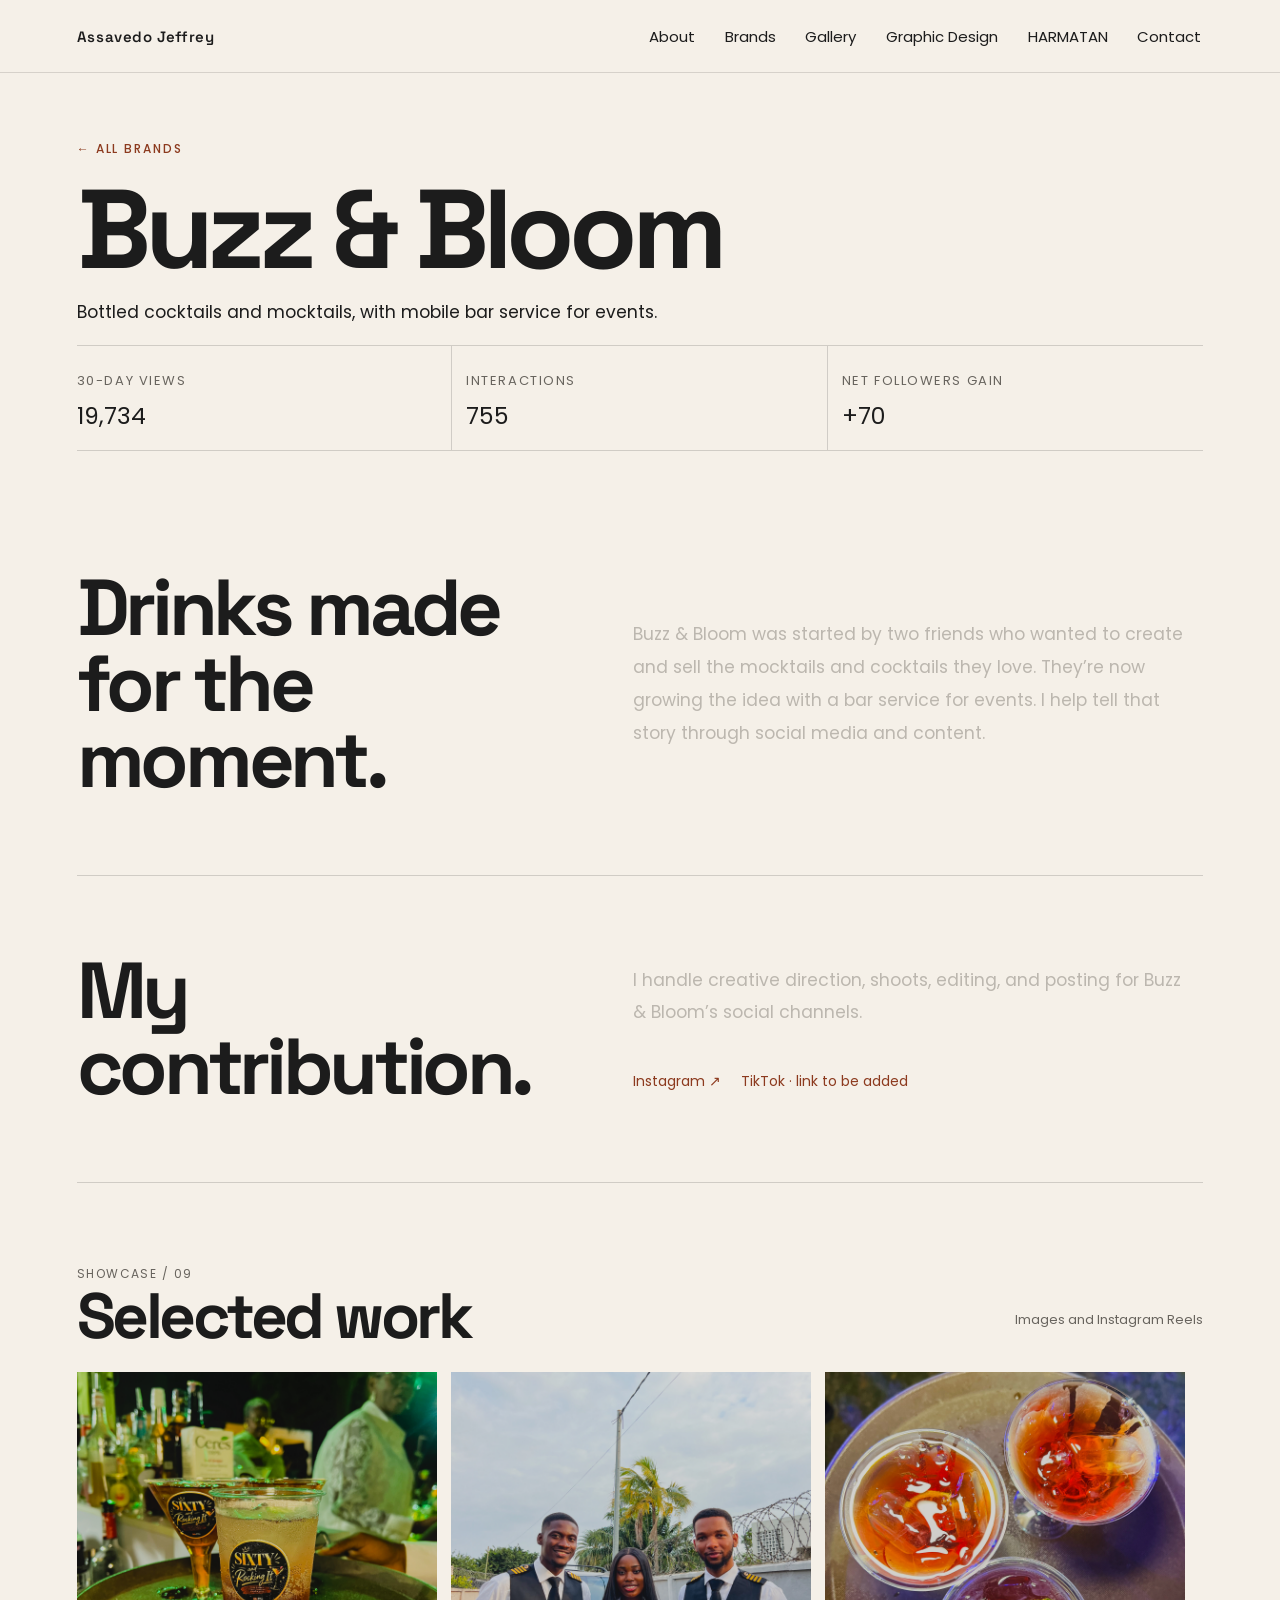
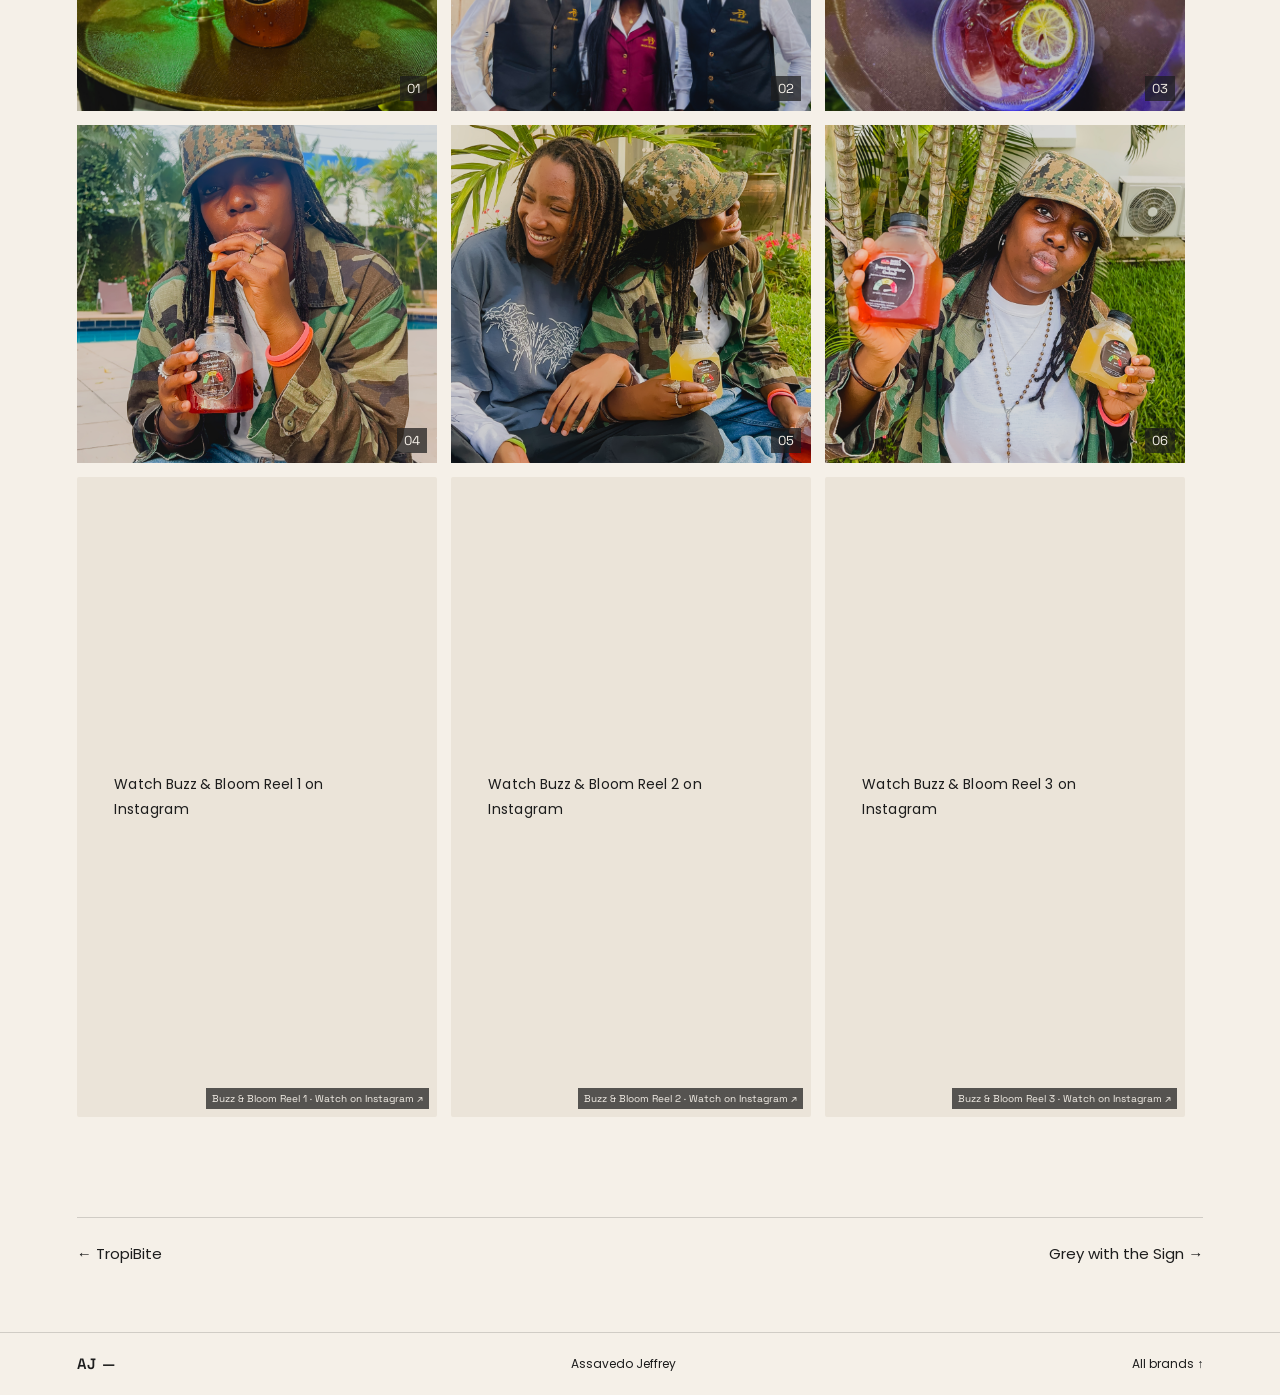
==== commit 740f89db: "Preview cream and terracotta portfolio theme" ====
--- a/buzz-and-bloom.html
+++ b/buzz-and-bloom.html
@@ -1,7 +1,7 @@
 <!doctype html>
-<html lang="en"><head><meta charset="utf-8"><meta name="viewport" content="width=device-width,initial-scale=1"><meta name="theme-color" content="#151515"><title>Buzz & Bloom — Assavedo Jeffrey</title><meta name="description" content="Selected creative work for Buzz & Bloom by Assavedo Jeffrey"><link rel="preconnect" href="https://fonts.googleapis.com"><link rel="preconnect" href="https://fonts.gstatic.com" crossorigin><link href="https://fonts.googleapis.com/css2?family=Poppins:wght@400;500;600&family=Space+Grotesk:wght@400;500;600;700&display=swap" rel="stylesheet"><link rel="stylesheet" href="site.css?v=mobile-motion-20260927"></head>
-<body><header class="site-nav is-solid"><div class="wrap nav-inner"><a class="logo" href="index.html">Assavedo Jeffrey</a><nav class="nav-links" aria-label="Main navigation"><a href="index.html#about">About</a><a href="index.html#brands">Brands</a><a href="gallery.html">Gallery</a><a href="graphic-design.html">Graphic Design</a><a href="harmatan.html">HARMATAN</a><a href="index.html#contact">Contact</a></nav></div></header><main class="wrap">
+<html lang="en"><head><meta charset="utf-8"><meta name="viewport" content="width=device-width,initial-scale=1"><meta name="theme-color" content="#151515"><title>Buzz & Bloom — Assavedo Jeffrey</title><meta name="description" content="Selected creative work for Buzz & Bloom by Assavedo Jeffrey"><link rel="preconnect" href="https://fonts.googleapis.com"><link rel="preconnect" href="https://fonts.gstatic.com" crossorigin><link href="https://fonts.googleapis.com/css2?family=Poppins:wght@400;500;600&family=Space+Grotesk:wght@400;500;600;700&display=swap" rel="stylesheet"><link rel="stylesheet" href="site.css?v=portfolio-theme-preview-20261112"></head>
+<body class="portfolio-theme-preview"><header class="site-nav is-solid"><div class="wrap nav-inner"><a class="logo" href="index.html">Assavedo Jeffrey</a><nav class="nav-links" aria-label="Main navigation"><a href="index.html#about">About</a><a href="index.html#brands">Brands</a><a href="gallery.html?v=everpages-20261112">Gallery</a><a href="graphic-design.html">Graphic Design</a><a href="harmatan.html">HARMATAN</a><a href="index.html#contact">Contact</a></nav></div></header><main class="wrap">
 <header class="page-top"><a class="eyebrow" href="index.html#brands">← All brands</a><h1>Buzz &amp; Bloom</h1><p>Bottled cocktails and mocktails, with mobile bar service for events.</p><div class="detail-nums"><div><span>30-day views</span><p>19,734</p></div><div><span>Interactions</span><p>755</p></div><div><span>Net followers gain</span><p>&#43;70</p></div></div></header><section class="detail-story"><div><h2>Drinks made<br>for the moment.</h2><p>Buzz &amp; Bloom was started by two friends who wanted to create and sell the mocktails and cocktails they love. They’re now growing the idea with a bar service for events. I help tell that story through social media and content.</p></div></section>
 <section class="detail-roles"><div><h2>My contribution.</h2><p>I handle creative direction, shoots, editing, and posting for Buzz &amp; Bloom’s social channels.</p><div class="social-links"><a href="https://www.instagram.com/_buzznbloom/" target="_blank" rel="noopener noreferrer">Instagram ↗︎</a><span>TikTok · link to be added</span></div></div></section>
 <section class="detail-gallery"><div class="detail-gallery-heading"><div><div class="section-label"><span>03</span><span>Showcase / 09</span></div><h2>Selected work</h2></div><p>Images and Instagram Reels</p></div><div class="showcase-grid casestody-reels"><figure><img src="images/buzzbloom-18.jpg" alt="Buzz & Bloom selected work 1" loading="lazy"><figcaption>01</figcaption></figure><figure><img src="images/buzzbloom-11.jpg" alt="Buzz & Bloom selected work 2" loading="lazy"><figcaption>02</figcaption></figure><figure><img src="images/buzzbloom-19.jpg" alt="Buzz & Bloom selected work 3" loading="lazy"><figcaption>03</figcaption></figure><figure><img src="images/buzzbloom-1.jpg" alt="Buzz & Bloom selected work 4" loading="lazy"><figcaption>04</figcaption></figure><figure><img src="images/buzzbloom-5.jpg" alt="Buzz & Bloom selected work 5" loading="lazy"><figcaption>05</figcaption></figure><figure><img src="images/buzzbloom-2.jpg" alt="Buzz & Bloom selected work 6" loading="lazy"><figcaption>06</figcaption></figure><figure class="instagram-reel-card"><blockquote class="instagram-media" data-instgrm-permalink="https://www.instagram.com/reel/DdJ0oDisPxw/" data-instgrm-version="14"><a href="https://www.instagram.com/reel/DdJ0oDisPxw/" target="_blank" rel="noopener noreferrer">Watch Buzz &amp; Bloom Reel 1 on Instagram</a></blockquote><figcaption>Buzz &amp; Bloom Reel 1 · Watch on Instagram ↗︎</figcaption></figure><figure class="instagram-reel-card"><blockquote class="instagram-media" data-instgrm-permalink="https://www.instagram.com/reel/DcBXcgoskUH/" data-instgrm-version="14"><a href="https://www.instagram.com/reel/DcBXcgoskUH/" target="_blank" rel="noopener noreferrer">Watch Buzz &amp; Bloom Reel 2 on Instagram</a></blockquote><figcaption>Buzz &amp; Bloom Reel 2 · Watch on Instagram ↗︎</figcaption></figure><figure class="instagram-reel-card"><blockquote class="instagram-media" data-instgrm-permalink="https://www.instagram.com/reel/Dbl1h_usZmH/" data-instgrm-version="14"><a href="https://www.instagram.com/reel/Dbl1h_usZmH/" target="_blank" rel="noopener noreferrer">Watch Buzz &amp; Bloom Reel 3 on Instagram</a></blockquote><figcaption>Buzz &amp; Bloom Reel 3 · Watch on Instagram ↗︎</figcaption></figure></div></section>
-<nav class="page-nav"><a href="tropibite.html">← TropiBite</a><a href="greywiththesign.html">Grey with the Sign →</a></nav></main><footer class="site-footer"><div class="wrap"><a class="logo" href="index.html">AJ<span>—</span></a><span>Assavedo Jeffrey</span><a href="index.html#brands">All brands ↑︎</a></div></footer><script async src="https://www.instagram.com/embed.js"></script><script src="site.js?v=mobile-motion-20260927" defer></script></body></html>+<nav class="page-nav"><a href="tropibite.html">← TropiBite</a><a href="greywiththesign.html">Grey with the Sign →</a></nav></main><footer class="site-footer"><div class="wrap"><a class="logo" href="index.html">AJ<span>—</span></a><span>Assavedo Jeffrey</span><a href="index.html#brands">All brands ↑︎</a></div></footer><script async src="https://www.instagram.com/embed.js"></script><script src="site.js?v=portfolio-theme-preview-20261112" defer></script></body></html>
--- a/site.css
+++ b/site.css
@@ -402,4 +402,234 @@
 @media(prefers-reduced-motion:reduce){
  .archive-hero-image,.archive-hero-control,.archive-hero-dots button,.archive-brand-image img,.archive-brand-arrow,.archive-image-card img{transition:none}
  .archive-hero.is-changing .archive-hero-image{transform:none}
-}+}
+/* Keep the longer navigation usable on narrow screens without shrinking links into unreadable text. */
+@media(max-width:740px){.nav-links{flex:0 1 auto;min-width:0;max-width:calc(100vw - 150px);overflow-x:auto;overflow-y:hidden;scrollbar-width:none;justify-content:flex-start;margin-left:auto}.nav-links::-webkit-scrollbar{display:none}.nav-links a{flex:0 0 auto}.archive-hero:after{display:none}.archive-hero-dots{padding:7px 10px;border-radius:99px;background:#151515c2}}
+@media(max-width:390px){.nav-links{max-width:calc(100vw - 132px)}}
+.archive-hero:after{display:none}.archive-hero-dots{padding:7px 10px;border-radius:99px;background:#151515c2}
+
+/* Everpages archive fallback card, used until brand photos are added. */
+.archive-brand-image-everpages{display:grid;place-items:center;background:linear-gradient(135deg,#c58b3d,#5b3825)}
+.archive-everpages-word{font:700 clamp(22px,4vw,44px)/1 "Space Grotesk",sans-serif;letter-spacing:.05em;color:#fff;text-align:center}
+.archive-hero.is-typographic{background:linear-gradient(135deg,#c58b3d,#5b3825)}
+.archive-hero.is-typographic:before{content:"EVERPAGES";position:absolute;inset:0;display:grid;place-items:center;color:#fff;opacity:.16;font:700 clamp(48px,13vw,170px)/1 "Space Grotesk",sans-serif;letter-spacing:.04em}
+.archive-hero.is-typographic .archive-hero-image{opacity:0}
+@media(max-width:740px){.archive-everpages-word{font-size:clamp(17px,5vw,27px)}.archive-hero.is-typographic:before{font-size:clamp(42px,14vw,88px)}}
+
+/* Everpages: campaign results first, with compact animated performance bars. */
+.everpages-main{padding-top:132px}
+.everpages-heading{padding:24px 0 clamp(64px,9vw,112px);border-bottom:1px solid var(--line)}
+.everpages-heading>.eyebrow{display:inline-block;margin-bottom:42px}
+.everpages-kicker,.everpages-section-head>.eyebrow{font-size:10px;letter-spacing:.16em;text-transform:uppercase;color:var(--ochre);margin:0 0 16px}
+.everpages-heading h1{font-size:clamp(64px,12vw,148px);line-height:.86}
+.everpages-heading h1 span{color:var(--ochre)}
+.everpages-summary{margin:26px 0 0;color:#c4bfb7;font-size:clamp(17px,1.5vw,21px);max-width:48ch;line-height:1.7}
+.everpages-performance{padding:clamp(68px,9vw,116px) 0;border-bottom:1px solid var(--line)}
+.everpages-section-head,.everpages-selected-heading{display:flex;justify-content:space-between;align-items:end;gap:32px;margin-bottom:42px}
+.everpages-section-head h2,.everpages-selected-heading h2,.everpages-about h2{font-size:clamp(42px,6.5vw,78px);line-height:.94}
+.everpages-section-head h2 em{font-style:normal;color:#aaa49a}
+.everpages-section-head>p,.everpages-selected-heading>p{max-width:270px;color:#bdb8af;font-size:14px;line-height:1.8;margin:0 2% 5px}
+.everpages-chart{display:grid;gap:28px}
+.everpages-bar-row{display:grid;gap:10px}
+.everpages-bar-label{display:flex;align-items:baseline;justify-content:space-between;gap:16px}
+.everpages-bar-label strong{font:500 clamp(16px,2vw,20px) Poppins,Arial,sans-serif}
+.everpages-bar-label span{font:600 clamp(22px,3vw,32px)/1 "Space Grotesk",sans-serif;color:var(--ochre);font-variant-numeric:tabular-nums}
+.everpages-bar-track{height:14px;background:#ffffff14;overflow:hidden;border-radius:20px}
+.everpages-bar-track i{display:block;width:0;height:100%;border-radius:inherit;background:linear-gradient(90deg,#8c3a1e,#c9973a);transition:width 1s cubic-bezier(.2,.75,.25,1)}
+.everpages-chart.is-active .everpages-bar-track i{width:var(--bar-width)}
+.everpages-supporting-stats{display:grid;grid-template-columns:repeat(3,minmax(0,1fr));margin-top:clamp(42px,6vw,74px);border-block:1px solid var(--line)}
+.everpages-supporting-stats>div{display:flex;flex-direction:column;gap:8px;padding:22px 18px 22px 0}
+.everpages-supporting-stats>div+div{border-left:1px solid var(--line);padding-left:clamp(16px,3vw,38px)}
+.everpages-supporting-stats strong{font:600 clamp(24px,3vw,38px)/1.1 "Space Grotesk",sans-serif;color:var(--ink);font-variant-numeric:tabular-nums}
+.everpages-supporting-stats span{font-size:12px;color:#aaa49a}
+.everpages-about{display:grid;grid-template-columns:.9fr 1.1fr;gap:7%;align-items:start;padding:clamp(72px,9vw,110px) 0;border-bottom:1px solid var(--line)}
+.everpages-about .eyebrow,.everpages-selected .eyebrow{margin-bottom:18px}
+.everpages-about>div+div>p{max-width:62ch;color:#c4bfb7;font-size:clamp(16px,1.4vw,19px);line-height:1.85;margin:4px 0 24px}
+.everpages-about .social-links{display:flex;gap:20px;flex-wrap:wrap}
+.everpages-selected{padding:clamp(72px,9vw,110px) 0}
+.everpages-work-grid{display:grid;grid-template-columns:repeat(3,minmax(0,1fr));gap:14px}
+.everpages-work-grid figure{margin:0;aspect-ratio:1/1.12;overflow:hidden;background:#242321}
+.everpages-work-grid img{transition:transform .45s ease}
+.everpages-work-grid figure:hover img{transform:scale(1.035)}
+.everpages-page .page-nav{margin-top:0}
+@media(max-width:740px){
+ .everpages-main{padding-top:104px}
+ .everpages-heading>.eyebrow{margin-bottom:32px}
+ .everpages-section-head,.everpages-selected-heading{align-items:start;flex-direction:column;gap:15px}
+ .everpages-section-head>p,.everpages-selected-heading>p{margin:0}
+ .everpages-chart{gap:23px}
+ .everpages-bar-track{height:11px}
+ .everpages-supporting-stats{grid-template-columns:1fr; margin-top:38px}
+ .everpages-supporting-stats>div{padding:17px 0}
+ .everpages-supporting-stats>div+div{border-left:0;border-top:1px solid var(--line);padding-left:0}
+ .everpages-about{grid-template-columns:1fr;gap:22px}
+ .everpages-work-grid{grid-template-columns:repeat(2,minmax(0,1fr));gap:9px}
+ .everpages-work-grid figure{aspect-ratio:1/1.1}
+}
+@media(prefers-reduced-motion:reduce){.everpages-bar-track i,.everpages-work-grid img{transition:none}}
+.archive-brand-image-everpages{display:block;background:#242321}
+.archive-brand-image-everpages>img{transition:transform .5s ease,opacity .25s}
+
+/* Reversible portfolio palette preview.
+   Remove "portfolio-theme-preview" from each page body to restore the previous dark theme. */
+body.portfolio-theme-preview{
+ --bg:#f5f0e8;--panel:#ebe4d9;--ink:#1c1c1c;--muted:#68645e;--line:#1c1c1c2b;
+ --ochre:#8c3a1e;--terra:#8c3a1e;
+ background:#f5f0e8;color:#1c1c1c;
+}
+body.portfolio-theme-preview .site-nav,
+body.portfolio-theme-preview .site-nav.is-solid,
+body.portfolio-theme-preview .harmatan-theme .site-nav.is-solid{
+ background:rgba(245,240,232,.94);border-bottom-color:#1c1c1c25;
+}
+body.portfolio-theme-preview .logo,
+body.portfolio-theme-preview .nav-links a{color:#1c1c1c}
+body.portfolio-theme-preview .nav-links a:hover{color:#8c3a1e}
+body.portfolio-theme-preview .nav-hover-oval{background:#8c3a1e14;border-color:#8c3a1e55}
+body.portfolio-theme-preview .about-section,
+body.portfolio-theme-preview .brands,
+body.portfolio-theme-preview .selected-work,
+body.portfolio-theme-preview .everpages-performance,
+body.portfolio-theme-preview .everpages-about,
+body.portfolio-theme-preview .everpages-selected,
+body.portfolio-theme-preview .detail-story,
+body.portfolio-theme-preview .detail-roles,
+body.portfolio-theme-preview .detail-gallery,
+body.portfolio-theme-preview .page-top,
+body.portfolio-theme-preview .archive-brands,
+body.portfolio-theme-preview .archive-results,
+body.portfolio-theme-preview .hmt-intro,
+body.portfolio-theme-preview .hmt-services{background:#f5f0e8;color:#1c1c1c}
+body.portfolio-theme-preview .design-feature,
+body.portfolio-theme-preview .upwork-trigger,
+body.portfolio-theme-preview .upwork-dialog,
+body.portfolio-theme-preview .archive-lightbox,
+body.portfolio-theme-preview .hmt-service,
+body.portfolio-theme-preview .hmt-services article,
+body.portfolio-theme-preview .hmt-client-card,
+body.portfolio-theme-preview .showcase-grid figure,
+body.portfolio-theme-preview .slide-card,
+body.portfolio-theme-preview .everpages-work-grid figure,
+body.portfolio-theme-preview .archive-image-card,
+body.portfolio-theme-preview .archive-brand-image,
+body.portfolio-theme-preview .archive-hero{background:#ebe4d9;color:#1c1c1c}
+body.portfolio-theme-preview .design-copy,
+body.portfolio-theme-preview .design-copy h2,
+body.portfolio-theme-preview .design-copy .eyebrow,
+body.portfolio-theme-preview .design-copy>p:not(.eyebrow),
+body.portfolio-theme-preview .upwork-trigger,
+body.portfolio-theme-preview .upwork-trigger-copy,
+body.portfolio-theme-preview .upwork-dialog,
+body.portfolio-theme-preview .upwork-dialog .upwork-intro,
+body.portfolio-theme-preview .upwork-services,
+body.portfolio-theme-preview .upwork-facts span,
+body.portfolio-theme-preview .page-top,
+body.portfolio-theme-preview .page-top p,
+body.portfolio-theme-preview .detail-story,
+body.portfolio-theme-preview .detail-roles,
+body.portfolio-theme-preview .detail-gallery,
+body.portfolio-theme-preview .archive-page,
+body.portfolio-theme-preview .archive-section-head>p,
+body.portfolio-theme-preview .archive-results-copy,
+body.portfolio-theme-preview .archive-back,
+body.portfolio-theme-preview .everpages-heading,
+body.portfolio-theme-preview .everpages-summary,
+body.portfolio-theme-preview .everpages-section-head>p,
+body.portfolio-theme-preview .everpages-selected-heading>p,
+body.portfolio-theme-preview .everpages-about>div+div>p,
+body.portfolio-theme-preview .site-footer{color:#1c1c1c}
+body.portfolio-theme-preview .design-feature{background:#f5f0e8}
+body.portfolio-theme-preview .design-photo{background:#ded5c8}
+body.portfolio-theme-preview .brand-photo,
+body.portfolio-theme-preview .archive-brand-image{background:#e6ded2}
+body.portfolio-theme-preview .brand-photo>span{background:#8c3a1e;color:#f5f0e8}
+body.portfolio-theme-preview .harmatan-home{background:#8c3a1e;color:#f5f0e8}
+body.portfolio-theme-preview .harmatan-home .section-label,
+body.portfolio-theme-preview .harmatan-home .hmt-word,
+body.portfolio-theme-preview .harmatan-home .harmatan-copy h2,
+body.portfolio-theme-preview .harmatan-home .harmatan-copy>p{color:#f5f0e8}
+body.portfolio-theme-preview .cream-link{background:#8c3a1e;color:#f5f0e8;border-color:#8c3a1e}
+body.portfolio-theme-preview .cream-link span,
+body.portfolio-theme-preview .hero-link span,
+body.portfolio-theme-preview .line-link span{color:#8c3a1e}
+body.portfolio-theme-preview .hero-link,
+body.portfolio-theme-preview .line-link{color:#1c1c1c;border-color:#8c3a1e}
+body.portfolio-theme-preview .contact-section,
+body.portfolio-theme-preview .hmt-contact{background:#f5f0e8;color:#1c1c1c}
+body.portfolio-theme-preview .contact-section h2,
+body.portfolio-theme-preview .contact-section .eyebrow,
+body.portfolio-theme-preview .contact-section p,
+body.portfolio-theme-preview .contact-section a,
+body.portfolio-theme-preview .site-footer a,
+body.portfolio-theme-preview .site-footer span{color:#1c1c1c}
+body.portfolio-theme-preview .contact-section h2 em{color:#8c3a1e}
+body.portfolio-theme-preview .site-footer{border-top:1px solid #1c1c1c2b}
+body.portfolio-theme-preview .detail-nums>div,
+body.portfolio-theme-preview .archive-brand-meta,
+body.portfolio-theme-preview .everpages-supporting-stats,
+body.portfolio-theme-preview .everpages-supporting-stats>div+div{border-color:#1c1c1c2b}
+body.portfolio-theme-preview .detail-nums span,
+body.portfolio-theme-preview .section-label,
+body.portfolio-theme-preview .eyebrow,
+body.portfolio-theme-preview .archive-brand-number,
+body.portfolio-theme-preview .archive-brand-count,
+body.portfolio-theme-preview .archive-results-copy,
+body.portfolio-theme-preview .everpages-supporting-stats span{color:#68645e}
+body.portfolio-theme-preview .section-label span:first-child,
+body.portfolio-theme-preview .eyebrow,
+body.portfolio-theme-preview .everpages-kicker,
+body.portfolio-theme-preview .everpages-bar-label span,
+body.portfolio-theme-preview .everpages-supporting-stats strong{color:#8c3a1e}
+body.portfolio-theme-preview .archive-hero-caption{background:#f5f0e8e8;color:#1c1c1c}
+body.portfolio-theme-preview .archive-hero-caption .eyebrow,
+body.portfolio-theme-preview .archive-hero-caption h1{color:#1c1c1c}
+body.portfolio-theme-preview .archive-hero-top,
+body.portfolio-theme-preview .archive-hero-count{color:#f5f0e8}
+body.portfolio-theme-preview .archive-hero-control,
+body.portfolio-theme-preview .archive-lightbox button{background:#f5f0e8;color:#1c1c1c}
+body.portfolio-theme-preview .archive-hero-dots{background:#1c1c1c35}
+body.portfolio-theme-preview .archive-hero-dots button{background:#f5f0e8a0}
+body.portfolio-theme-preview .archive-hero-dots button[aria-current=true]{background:#f5f0e8}
+body.portfolio-theme-preview .archive-brand-arrow,
+body.portfolio-theme-preview .archive-lightbox button:hover{background:#8c3a1e;color:#f5f0e8}
+body.portfolio-theme-preview .archive-image-card span,
+body.portfolio-theme-preview .showcase-grid figcaption,
+body.portfolio-theme-preview .showcase-grid .view-count{background:#1c1c1cb8;color:#f5f0e8}
+body.portfolio-theme-preview .archive-results{border-color:#1c1c1c2b}
+body.portfolio-theme-preview .hmt-hero,
+body.portfolio-theme-preview .hmt-editorial,
+body.portfolio-theme-preview .hmt-join{background:#8c3a1e;color:#f5f0e8}
+body.portfolio-theme-preview .hmt-hero h1,
+body.portfolio-theme-preview .hmt-hero p,
+body.portfolio-theme-preview .hmt-editorial h2,
+body.portfolio-theme-preview .hmt-editorial p,
+body.portfolio-theme-preview .hmt-join h2,
+body.portfolio-theme-preview .hmt-join p,
+body.portfolio-theme-preview .hmt-join a{color:#f5f0e8}
+body.portfolio-theme-preview .hmt-services article:hover{background:#8c3a1e;border-color:#8c3a1e}
+body.portfolio-theme-preview .iphone-frame{background:#1c1c1c}
+body.portfolio-theme-preview .iphone-photos .work-image{background:#ebe4d9}
+body.portfolio-theme-preview .design-tile{background:#ebe4d9}
+body.portfolio-theme-preview .tile-open{background:#8c3a1e;color:#f5f0e8}
+body.portfolio-theme-preview .slider-controls button{color:#1c1c1c;border-color:#1c1c1c50}
+body.portfolio-theme-preview .slider-controls button:hover{background:#8c3a1e;color:#f5f0e8}
+body.portfolio-theme-preview .upwork-trigger-arrow{color:#8c3a1e}
+body.portfolio-theme-preview .upwork-trigger:hover,
+body.portfolio-theme-preview .upwork-trigger:focus-visible{background:#e5d9ca;border-color:#8c3a1e}
+body.portfolio-theme-preview .upwork-close{color:#1c1c1c}
+body.portfolio-theme-preview .upwork-close:hover{background:#8c3a1e;color:#f5f0e8}
+body.portfolio-theme-preview .archive-brand-card[aria-expanded=true] .archive-brand-meta strong,
+body.portfolio-theme-preview .archive-brand-card[aria-expanded=true] .archive-brand-number{color:#8c3a1e}
+body.portfolio-theme-preview .everpages-bar-track{background:#1c1c1c16}
+body.portfolio-theme-preview .everpages-bar-track i{background:linear-gradient(90deg,#8c3a1e,#c9973a)}
+@media(prefers-reduced-motion:reduce){body.portfolio-theme-preview *{scroll-behavior:auto}}
+
+body.portfolio-theme-preview .graphic-gallery-page,
+body.portfolio-theme-preview .graphic-work-page{background:#f5f0e8;color:#1c1c1c}
+body.portfolio-theme-preview .graphic-gallery-page h1,
+body.portfolio-theme-preview .graphic-gallery-page h2,
+body.portfolio-theme-preview .graphic-work-page h1,
+body.portfolio-theme-preview .graphic-work-page h2{color:#1c1c1c}
+body.portfolio-theme-preview .hmt-gallery-grid figure{background:#ebe4d9}
+body.portfolio-theme-preview .hmt-gallery-grid figcaption{background:linear-gradient(transparent,#1c1c1c9c);color:#f5f0e8}
+body.portfolio-theme-preview.archive-page{--archive-ink:#1c1c1c;--archive-soft:#68645e;--archive-line:#1c1c1c2b}
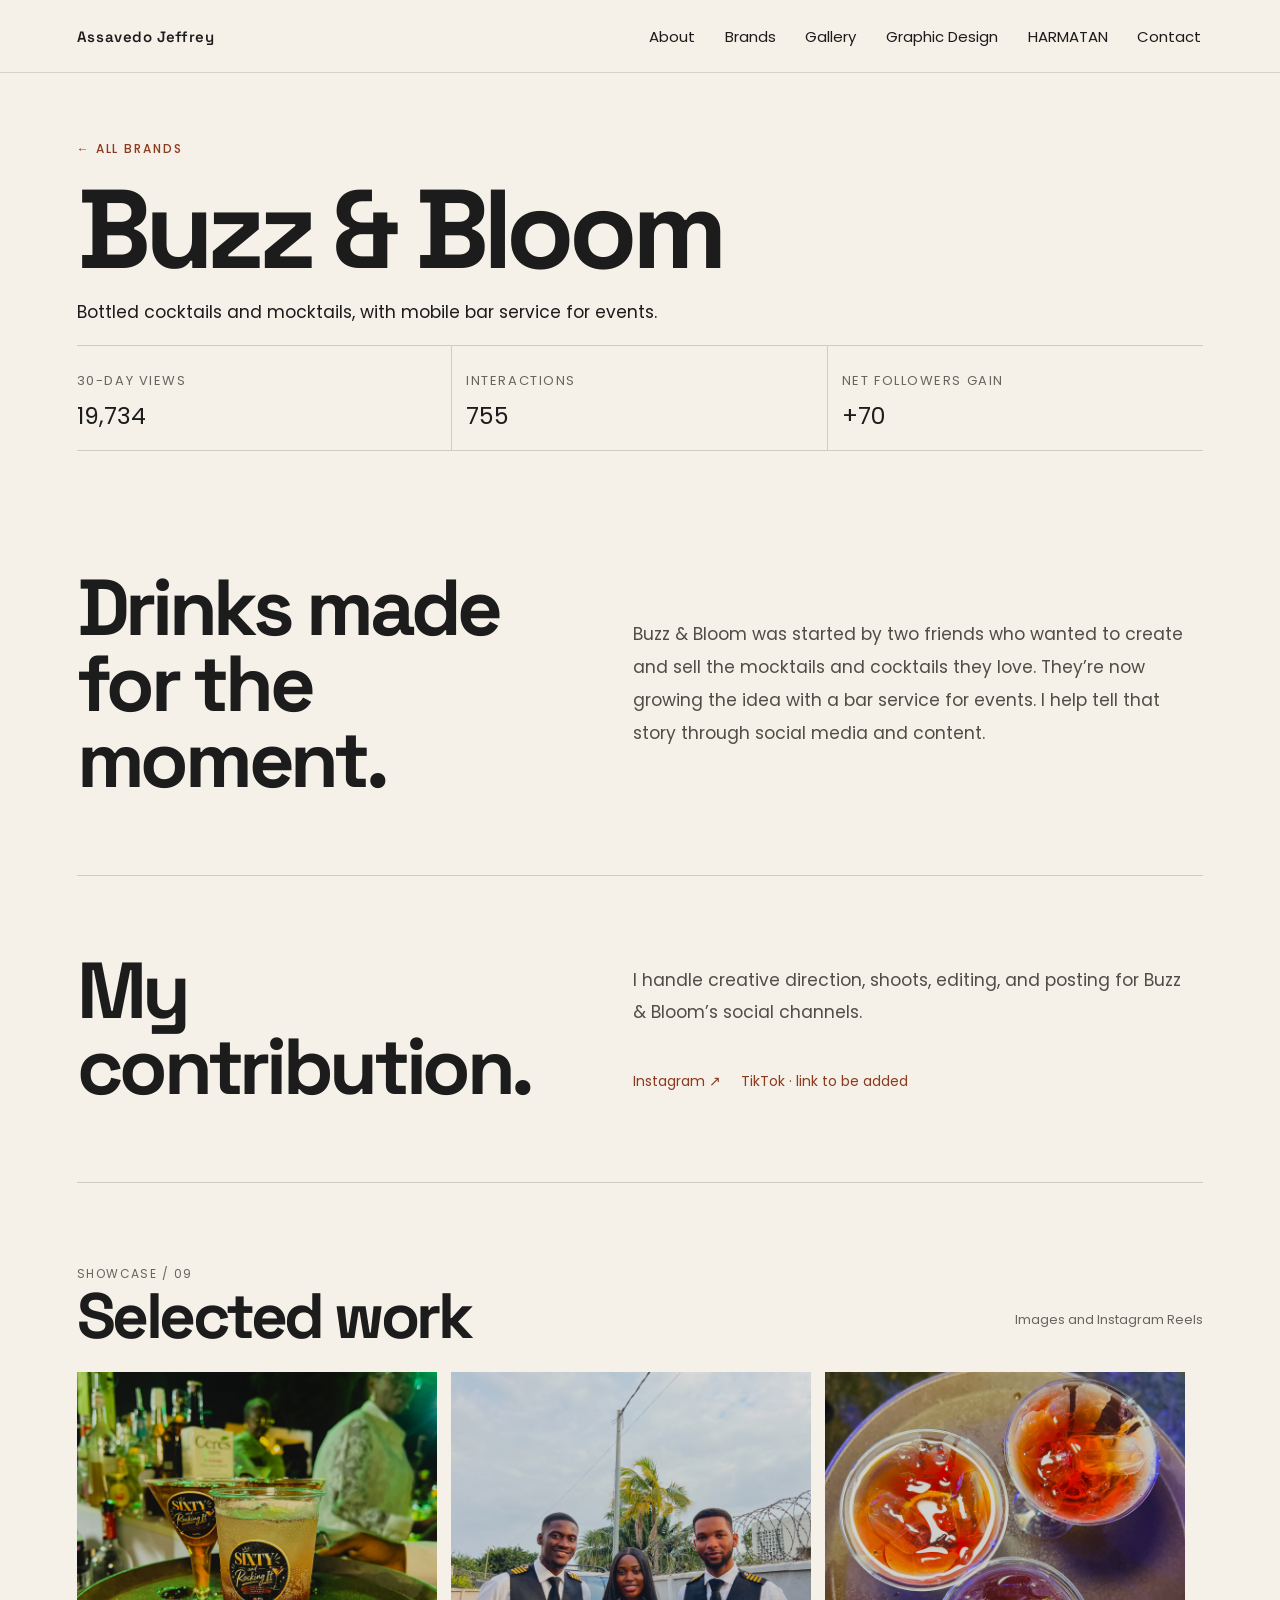
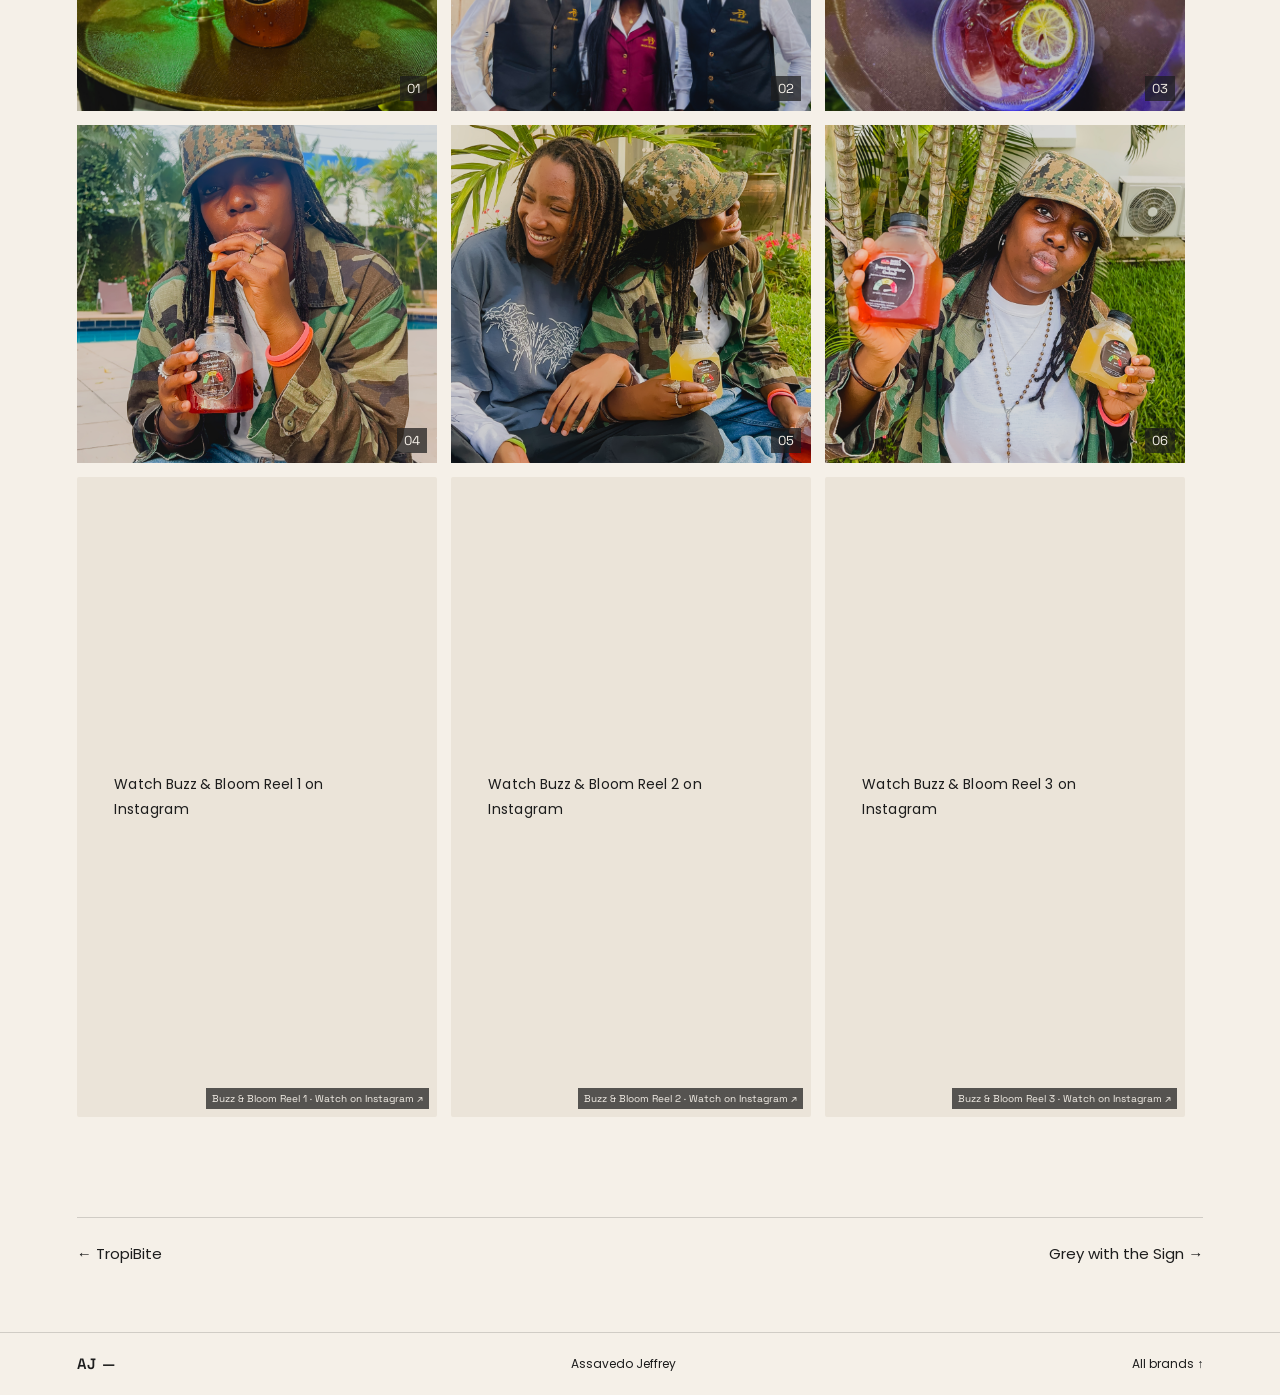
==== commit ee5a9e36: "Improve contrast in cream theme preview" ====
--- a/buzz-and-bloom.html
+++ b/buzz-and-bloom.html
@@ -1,5 +1,5 @@
 <!doctype html>
-<html lang="en"><head><meta charset="utf-8"><meta name="viewport" content="width=device-width,initial-scale=1"><meta name="theme-color" content="#151515"><title>Buzz & Bloom — Assavedo Jeffrey</title><meta name="description" content="Selected creative work for Buzz & Bloom by Assavedo Jeffrey"><link rel="preconnect" href="https://fonts.googleapis.com"><link rel="preconnect" href="https://fonts.gstatic.com" crossorigin><link href="https://fonts.googleapis.com/css2?family=Poppins:wght@400;500;600&family=Space+Grotesk:wght@400;500;600;700&display=swap" rel="stylesheet"><link rel="stylesheet" href="site.css?v=portfolio-theme-preview-20261112"></head>
+<html lang="en"><head><meta charset="utf-8"><meta name="viewport" content="width=device-width,initial-scale=1"><meta name="theme-color" content="#151515"><title>Buzz & Bloom — Assavedo Jeffrey</title><meta name="description" content="Selected creative work for Buzz & Bloom by Assavedo Jeffrey"><link rel="preconnect" href="https://fonts.googleapis.com"><link rel="preconnect" href="https://fonts.gstatic.com" crossorigin><link href="https://fonts.googleapis.com/css2?family=Poppins:wght@400;500;600&family=Space+Grotesk:wght@400;500;600;700&display=swap" rel="stylesheet"><link rel="stylesheet" href="site.css?v=portfolio-theme-preview-20261112b"></head>
 <body class="portfolio-theme-preview"><header class="site-nav is-solid"><div class="wrap nav-inner"><a class="logo" href="index.html">Assavedo Jeffrey</a><nav class="nav-links" aria-label="Main navigation"><a href="index.html#about">About</a><a href="index.html#brands">Brands</a><a href="gallery.html?v=everpages-20261112">Gallery</a><a href="graphic-design.html">Graphic Design</a><a href="harmatan.html">HARMATAN</a><a href="index.html#contact">Contact</a></nav></div></header><main class="wrap">
 <header class="page-top"><a class="eyebrow" href="index.html#brands">← All brands</a><h1>Buzz &amp; Bloom</h1><p>Bottled cocktails and mocktails, with mobile bar service for events.</p><div class="detail-nums"><div><span>30-day views</span><p>19,734</p></div><div><span>Interactions</span><p>755</p></div><div><span>Net followers gain</span><p>&#43;70</p></div></div></header><section class="detail-story"><div><h2>Drinks made<br>for the moment.</h2><p>Buzz &amp; Bloom was started by two friends who wanted to create and sell the mocktails and cocktails they love. They’re now growing the idea with a bar service for events. I help tell that story through social media and content.</p></div></section>
 <section class="detail-roles"><div><h2>My contribution.</h2><p>I handle creative direction, shoots, editing, and posting for Buzz &amp; Bloom’s social channels.</p><div class="social-links"><a href="https://www.instagram.com/_buzznbloom/" target="_blank" rel="noopener noreferrer">Instagram ↗︎</a><span>TikTok · link to be added</span></div></div></section>
--- a/site.css
+++ b/site.css
@@ -633,3 +633,33 @@
 body.portfolio-theme-preview .hmt-gallery-grid figure{background:#ebe4d9}
 body.portfolio-theme-preview .hmt-gallery-grid figcaption{background:linear-gradient(transparent,#1c1c1c9c);color:#f5f0e8}
 body.portfolio-theme-preview.archive-page{--archive-ink:#1c1c1c;--archive-soft:#68645e;--archive-line:#1c1c1c2b}
+
+/* Contrast tuning for the cream theme preview. */
+body.portfolio-theme-preview .about-content>p,
+body.portfolio-theme-preview .about-content p,
+body.portfolio-theme-preview .about-bottom>p,
+body.portfolio-theme-preview .section-heading>p,
+body.portfolio-theme-preview .everpages-summary,
+body.portfolio-theme-preview .everpages-section-head>p,
+body.portfolio-theme-preview .everpages-selected-heading>p,
+body.portfolio-theme-preview .everpages-about>div+div>p,
+body.portfolio-theme-preview .hmt-intro-copy>p,
+body.portfolio-theme-preview .archive-section-head>p,
+body.portfolio-theme-preview .archive-results-copy,
+body.portfolio-theme-preview .detail-story>div>p,
+body.portfolio-theme-preview .detail-roles>div>p,
+body.portfolio-theme-preview .design-copy>p:not(.eyebrow),
+body.portfolio-theme-preview .upwork-trigger-copy,
+body.portfolio-theme-preview .upwork-dialog .upwork-intro,
+body.portfolio-theme-preview .upwork-services,
+body.portfolio-theme-preview .upwork-facts span{color:#514d47}
+body.portfolio-theme-preview .skill-list span,
+body.portfolio-theme-preview .voice-tags span{color:#1c1c1c;border-color:#1c1c1c3a}
+body.portfolio-theme-preview .about-content h2 em,
+body.portfolio-theme-preview .section-heading h2 em,
+body.portfolio-theme-preview .everpages-section-head h2 em{color:#777068}
+body.portfolio-theme-preview .archive-brand-number,
+body.portfolio-theme-preview .archive-brand-count,
+body.portfolio-theme-preview .section-label,
+body.portfolio-theme-preview .detail-nums span,
+body.portfolio-theme-preview .everpages-supporting-stats span{color:#68645e}
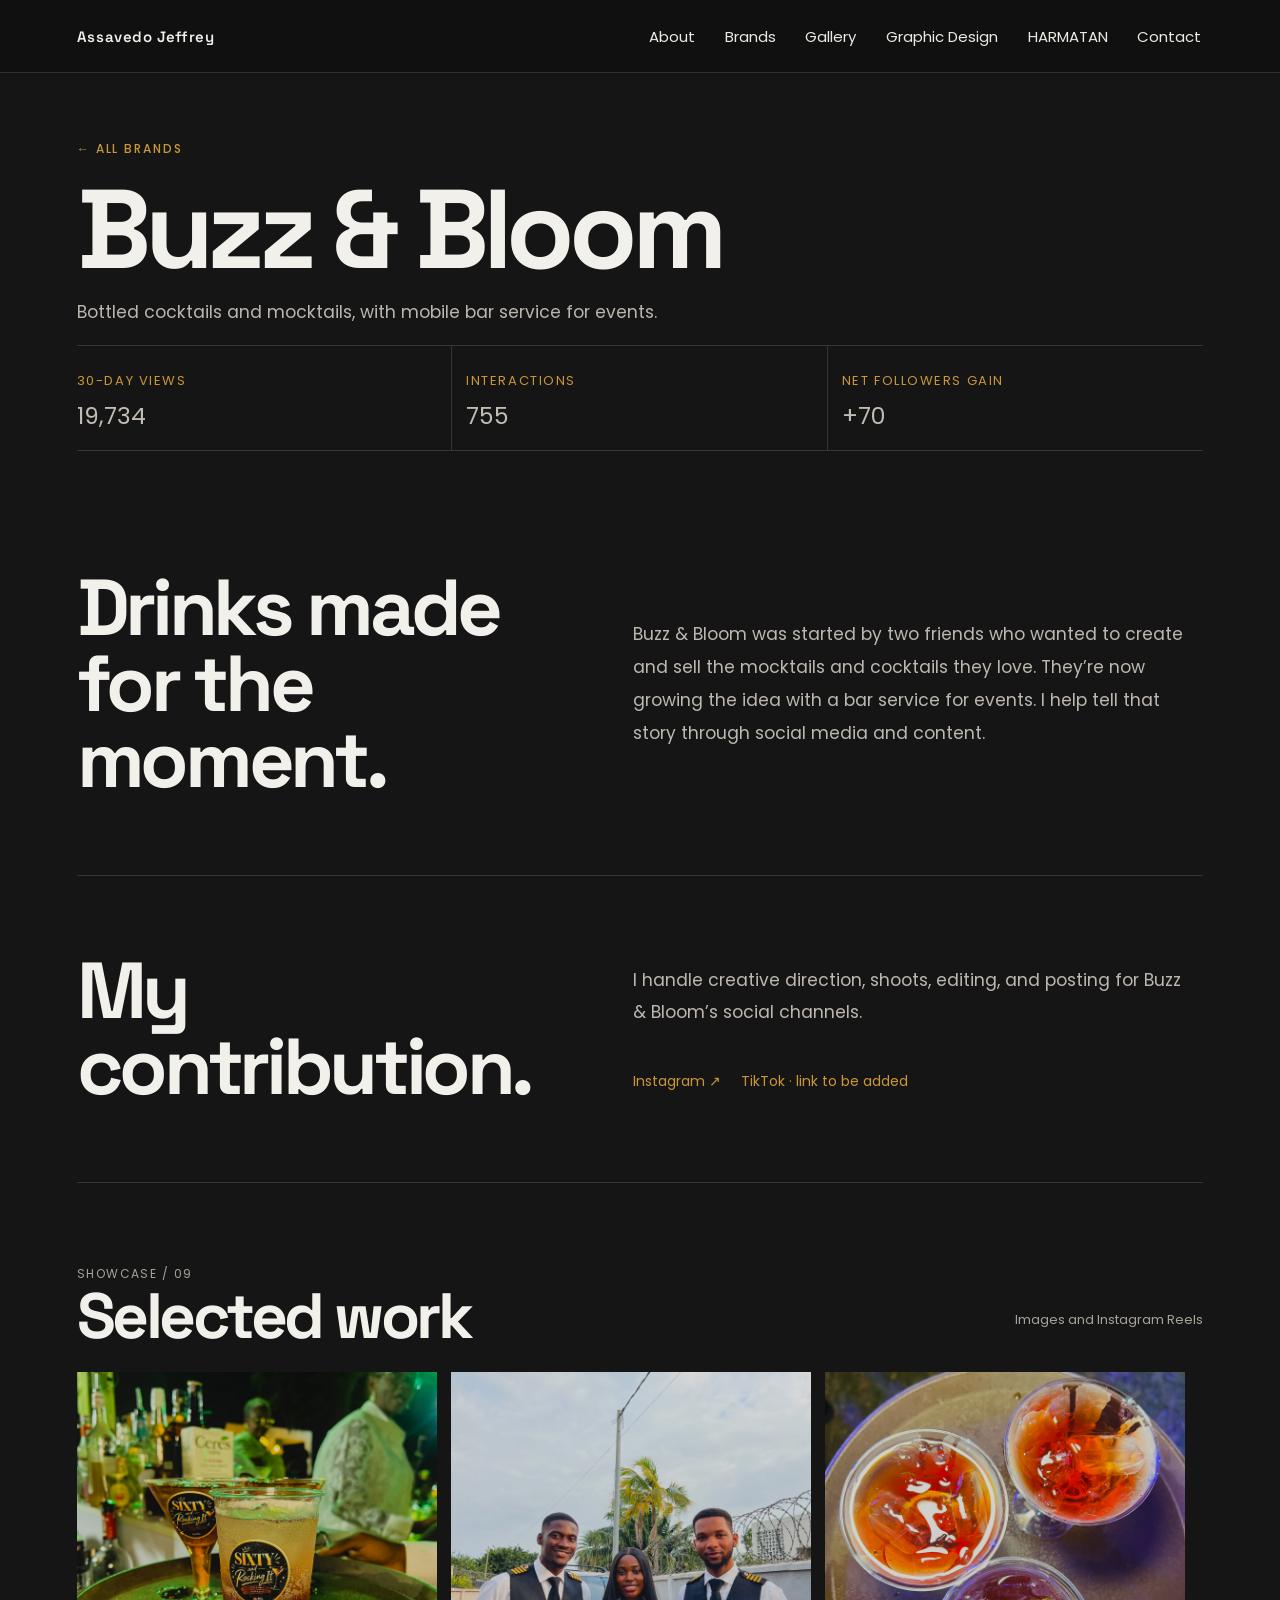
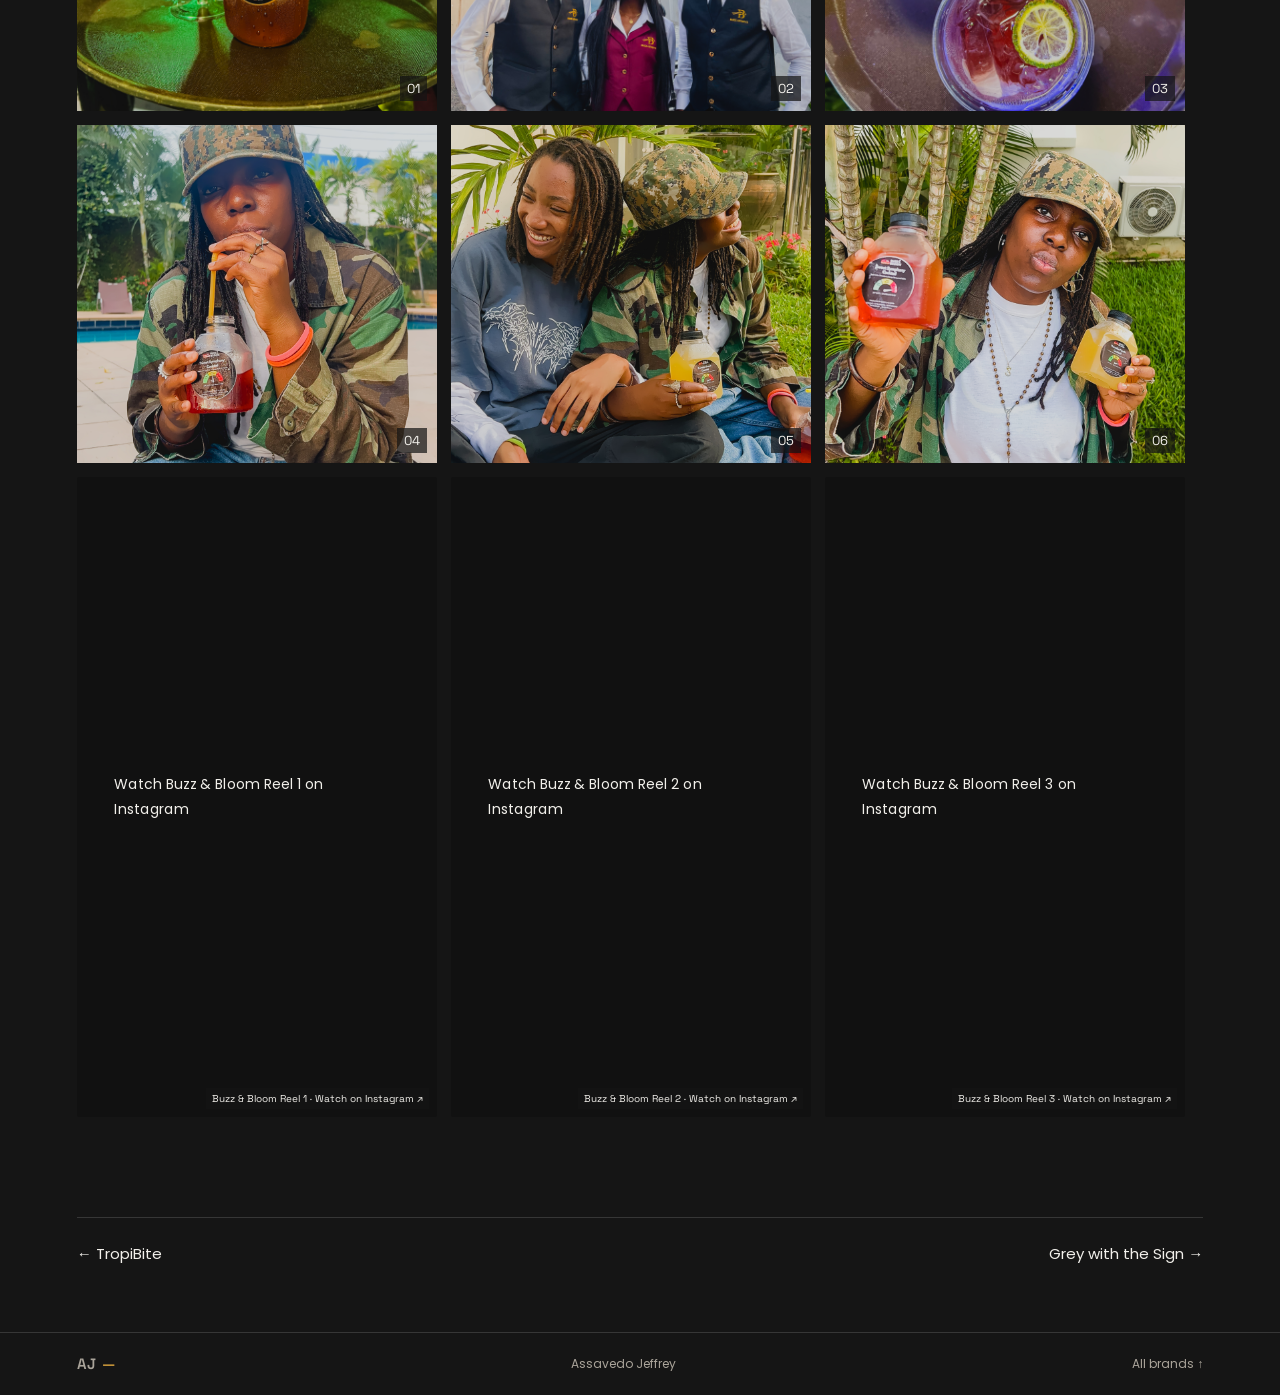
==== commit 5cf64a3c: "Undo portfolio theme preview" ====
--- a/buzz-and-bloom.html
+++ b/buzz-and-bloom.html
@@ -1,7 +1,7 @@
 <!doctype html>
-<html lang="en"><head><meta charset="utf-8"><meta name="viewport" content="width=device-width,initial-scale=1"><meta name="theme-color" content="#151515"><title>Buzz & Bloom — Assavedo Jeffrey</title><meta name="description" content="Selected creative work for Buzz & Bloom by Assavedo Jeffrey"><link rel="preconnect" href="https://fonts.googleapis.com"><link rel="preconnect" href="https://fonts.gstatic.com" crossorigin><link href="https://fonts.googleapis.com/css2?family=Poppins:wght@400;500;600&family=Space+Grotesk:wght@400;500;600;700&display=swap" rel="stylesheet"><link rel="stylesheet" href="site.css?v=portfolio-theme-preview-20261112b"></head>
-<body class="portfolio-theme-preview"><header class="site-nav is-solid"><div class="wrap nav-inner"><a class="logo" href="index.html">Assavedo Jeffrey</a><nav class="nav-links" aria-label="Main navigation"><a href="index.html#about">About</a><a href="index.html#brands">Brands</a><a href="gallery.html?v=everpages-20261112">Gallery</a><a href="graphic-design.html">Graphic Design</a><a href="harmatan.html">HARMATAN</a><a href="index.html#contact">Contact</a></nav></div></header><main class="wrap">
+<html lang="en"><head><meta charset="utf-8"><meta name="viewport" content="width=device-width,initial-scale=1"><meta name="theme-color" content="#151515"><title>Buzz & Bloom — Assavedo Jeffrey</title><meta name="description" content="Selected creative work for Buzz & Bloom by Assavedo Jeffrey"><link rel="preconnect" href="https://fonts.googleapis.com"><link rel="preconnect" href="https://fonts.gstatic.com" crossorigin><link href="https://fonts.googleapis.com/css2?family=Poppins:wght@400;500;600&family=Space+Grotesk:wght@400;500;600;700&display=swap" rel="stylesheet"><link rel="stylesheet" href="site.css?v=theme-undone-20261112"></head>
+<body class=""><header class="site-nav is-solid"><div class="wrap nav-inner"><a class="logo" href="index.html">Assavedo Jeffrey</a><nav class="nav-links" aria-label="Main navigation"><a href="index.html#about">About</a><a href="index.html#brands">Brands</a><a href="gallery.html?v=everpages-20261112">Gallery</a><a href="graphic-design.html">Graphic Design</a><a href="harmatan.html">HARMATAN</a><a href="index.html#contact">Contact</a></nav></div></header><main class="wrap">
 <header class="page-top"><a class="eyebrow" href="index.html#brands">← All brands</a><h1>Buzz &amp; Bloom</h1><p>Bottled cocktails and mocktails, with mobile bar service for events.</p><div class="detail-nums"><div><span>30-day views</span><p>19,734</p></div><div><span>Interactions</span><p>755</p></div><div><span>Net followers gain</span><p>&#43;70</p></div></div></header><section class="detail-story"><div><h2>Drinks made<br>for the moment.</h2><p>Buzz &amp; Bloom was started by two friends who wanted to create and sell the mocktails and cocktails they love. They’re now growing the idea with a bar service for events. I help tell that story through social media and content.</p></div></section>
 <section class="detail-roles"><div><h2>My contribution.</h2><p>I handle creative direction, shoots, editing, and posting for Buzz &amp; Bloom’s social channels.</p><div class="social-links"><a href="https://www.instagram.com/_buzznbloom/" target="_blank" rel="noopener noreferrer">Instagram ↗︎</a><span>TikTok · link to be added</span></div></div></section>
 <section class="detail-gallery"><div class="detail-gallery-heading"><div><div class="section-label"><span>03</span><span>Showcase / 09</span></div><h2>Selected work</h2></div><p>Images and Instagram Reels</p></div><div class="showcase-grid casestody-reels"><figure><img src="images/buzzbloom-18.jpg" alt="Buzz & Bloom selected work 1" loading="lazy"><figcaption>01</figcaption></figure><figure><img src="images/buzzbloom-11.jpg" alt="Buzz & Bloom selected work 2" loading="lazy"><figcaption>02</figcaption></figure><figure><img src="images/buzzbloom-19.jpg" alt="Buzz & Bloom selected work 3" loading="lazy"><figcaption>03</figcaption></figure><figure><img src="images/buzzbloom-1.jpg" alt="Buzz & Bloom selected work 4" loading="lazy"><figcaption>04</figcaption></figure><figure><img src="images/buzzbloom-5.jpg" alt="Buzz & Bloom selected work 5" loading="lazy"><figcaption>05</figcaption></figure><figure><img src="images/buzzbloom-2.jpg" alt="Buzz & Bloom selected work 6" loading="lazy"><figcaption>06</figcaption></figure><figure class="instagram-reel-card"><blockquote class="instagram-media" data-instgrm-permalink="https://www.instagram.com/reel/DdJ0oDisPxw/" data-instgrm-version="14"><a href="https://www.instagram.com/reel/DdJ0oDisPxw/" target="_blank" rel="noopener noreferrer">Watch Buzz &amp; Bloom Reel 1 on Instagram</a></blockquote><figcaption>Buzz &amp; Bloom Reel 1 · Watch on Instagram ↗︎</figcaption></figure><figure class="instagram-reel-card"><blockquote class="instagram-media" data-instgrm-permalink="https://www.instagram.com/reel/DcBXcgoskUH/" data-instgrm-version="14"><a href="https://www.instagram.com/reel/DcBXcgoskUH/" target="_blank" rel="noopener noreferrer">Watch Buzz &amp; Bloom Reel 2 on Instagram</a></blockquote><figcaption>Buzz &amp; Bloom Reel 2 · Watch on Instagram ↗︎</figcaption></figure><figure class="instagram-reel-card"><blockquote class="instagram-media" data-instgrm-permalink="https://www.instagram.com/reel/Dbl1h_usZmH/" data-instgrm-version="14"><a href="https://www.instagram.com/reel/Dbl1h_usZmH/" target="_blank" rel="noopener noreferrer">Watch Buzz &amp; Bloom Reel 3 on Instagram</a></blockquote><figcaption>Buzz &amp; Bloom Reel 3 · Watch on Instagram ↗︎</figcaption></figure></div></section>
-<nav class="page-nav"><a href="tropibite.html">← TropiBite</a><a href="greywiththesign.html">Grey with the Sign →</a></nav></main><footer class="site-footer"><div class="wrap"><a class="logo" href="index.html">AJ<span>—</span></a><span>Assavedo Jeffrey</span><a href="index.html#brands">All brands ↑︎</a></div></footer><script async src="https://www.instagram.com/embed.js"></script><script src="site.js?v=portfolio-theme-preview-20261112" defer></script></body></html>+<nav class="page-nav"><a href="tropibite.html">← TropiBite</a><a href="greywiththesign.html">Grey with the Sign →</a></nav></main><footer class="site-footer"><div class="wrap"><a class="logo" href="index.html">AJ<span>—</span></a><span>Assavedo Jeffrey</span><a href="index.html#brands">All brands ↑︎</a></div></footer><script async src="https://www.instagram.com/embed.js"></script><script src="site.js?v=-20261112" defer></script></body></html>
--- a/site.css
+++ b/site.css
@@ -470,196 +470,3 @@
 .archive-brand-image-everpages{display:block;background:#242321}
 .archive-brand-image-everpages>img{transition:transform .5s ease,opacity .25s}
 
-/* Reversible portfolio palette preview.
-   Remove "portfolio-theme-preview" from each page body to restore the previous dark theme. */
-body.portfolio-theme-preview{
- --bg:#f5f0e8;--panel:#ebe4d9;--ink:#1c1c1c;--muted:#68645e;--line:#1c1c1c2b;
- --ochre:#8c3a1e;--terra:#8c3a1e;
- background:#f5f0e8;color:#1c1c1c;
-}
-body.portfolio-theme-preview .site-nav,
-body.portfolio-theme-preview .site-nav.is-solid,
-body.portfolio-theme-preview .harmatan-theme .site-nav.is-solid{
- background:rgba(245,240,232,.94);border-bottom-color:#1c1c1c25;
-}
-body.portfolio-theme-preview .logo,
-body.portfolio-theme-preview .nav-links a{color:#1c1c1c}
-body.portfolio-theme-preview .nav-links a:hover{color:#8c3a1e}
-body.portfolio-theme-preview .nav-hover-oval{background:#8c3a1e14;border-color:#8c3a1e55}
-body.portfolio-theme-preview .about-section,
-body.portfolio-theme-preview .brands,
-body.portfolio-theme-preview .selected-work,
-body.portfolio-theme-preview .everpages-performance,
-body.portfolio-theme-preview .everpages-about,
-body.portfolio-theme-preview .everpages-selected,
-body.portfolio-theme-preview .detail-story,
-body.portfolio-theme-preview .detail-roles,
-body.portfolio-theme-preview .detail-gallery,
-body.portfolio-theme-preview .page-top,
-body.portfolio-theme-preview .archive-brands,
-body.portfolio-theme-preview .archive-results,
-body.portfolio-theme-preview .hmt-intro,
-body.portfolio-theme-preview .hmt-services{background:#f5f0e8;color:#1c1c1c}
-body.portfolio-theme-preview .design-feature,
-body.portfolio-theme-preview .upwork-trigger,
-body.portfolio-theme-preview .upwork-dialog,
-body.portfolio-theme-preview .archive-lightbox,
-body.portfolio-theme-preview .hmt-service,
-body.portfolio-theme-preview .hmt-services article,
-body.portfolio-theme-preview .hmt-client-card,
-body.portfolio-theme-preview .showcase-grid figure,
-body.portfolio-theme-preview .slide-card,
-body.portfolio-theme-preview .everpages-work-grid figure,
-body.portfolio-theme-preview .archive-image-card,
-body.portfolio-theme-preview .archive-brand-image,
-body.portfolio-theme-preview .archive-hero{background:#ebe4d9;color:#1c1c1c}
-body.portfolio-theme-preview .design-copy,
-body.portfolio-theme-preview .design-copy h2,
-body.portfolio-theme-preview .design-copy .eyebrow,
-body.portfolio-theme-preview .design-copy>p:not(.eyebrow),
-body.portfolio-theme-preview .upwork-trigger,
-body.portfolio-theme-preview .upwork-trigger-copy,
-body.portfolio-theme-preview .upwork-dialog,
-body.portfolio-theme-preview .upwork-dialog .upwork-intro,
-body.portfolio-theme-preview .upwork-services,
-body.portfolio-theme-preview .upwork-facts span,
-body.portfolio-theme-preview .page-top,
-body.portfolio-theme-preview .page-top p,
-body.portfolio-theme-preview .detail-story,
-body.portfolio-theme-preview .detail-roles,
-body.portfolio-theme-preview .detail-gallery,
-body.portfolio-theme-preview .archive-page,
-body.portfolio-theme-preview .archive-section-head>p,
-body.portfolio-theme-preview .archive-results-copy,
-body.portfolio-theme-preview .archive-back,
-body.portfolio-theme-preview .everpages-heading,
-body.portfolio-theme-preview .everpages-summary,
-body.portfolio-theme-preview .everpages-section-head>p,
-body.portfolio-theme-preview .everpages-selected-heading>p,
-body.portfolio-theme-preview .everpages-about>div+div>p,
-body.portfolio-theme-preview .site-footer{color:#1c1c1c}
-body.portfolio-theme-preview .design-feature{background:#f5f0e8}
-body.portfolio-theme-preview .design-photo{background:#ded5c8}
-body.portfolio-theme-preview .brand-photo,
-body.portfolio-theme-preview .archive-brand-image{background:#e6ded2}
-body.portfolio-theme-preview .brand-photo>span{background:#8c3a1e;color:#f5f0e8}
-body.portfolio-theme-preview .harmatan-home{background:#8c3a1e;color:#f5f0e8}
-body.portfolio-theme-preview .harmatan-home .section-label,
-body.portfolio-theme-preview .harmatan-home .hmt-word,
-body.portfolio-theme-preview .harmatan-home .harmatan-copy h2,
-body.portfolio-theme-preview .harmatan-home .harmatan-copy>p{color:#f5f0e8}
-body.portfolio-theme-preview .cream-link{background:#8c3a1e;color:#f5f0e8;border-color:#8c3a1e}
-body.portfolio-theme-preview .cream-link span,
-body.portfolio-theme-preview .hero-link span,
-body.portfolio-theme-preview .line-link span{color:#8c3a1e}
-body.portfolio-theme-preview .hero-link,
-body.portfolio-theme-preview .line-link{color:#1c1c1c;border-color:#8c3a1e}
-body.portfolio-theme-preview .contact-section,
-body.portfolio-theme-preview .hmt-contact{background:#f5f0e8;color:#1c1c1c}
-body.portfolio-theme-preview .contact-section h2,
-body.portfolio-theme-preview .contact-section .eyebrow,
-body.portfolio-theme-preview .contact-section p,
-body.portfolio-theme-preview .contact-section a,
-body.portfolio-theme-preview .site-footer a,
-body.portfolio-theme-preview .site-footer span{color:#1c1c1c}
-body.portfolio-theme-preview .contact-section h2 em{color:#8c3a1e}
-body.portfolio-theme-preview .site-footer{border-top:1px solid #1c1c1c2b}
-body.portfolio-theme-preview .detail-nums>div,
-body.portfolio-theme-preview .archive-brand-meta,
-body.portfolio-theme-preview .everpages-supporting-stats,
-body.portfolio-theme-preview .everpages-supporting-stats>div+div{border-color:#1c1c1c2b}
-body.portfolio-theme-preview .detail-nums span,
-body.portfolio-theme-preview .section-label,
-body.portfolio-theme-preview .eyebrow,
-body.portfolio-theme-preview .archive-brand-number,
-body.portfolio-theme-preview .archive-brand-count,
-body.portfolio-theme-preview .archive-results-copy,
-body.portfolio-theme-preview .everpages-supporting-stats span{color:#68645e}
-body.portfolio-theme-preview .section-label span:first-child,
-body.portfolio-theme-preview .eyebrow,
-body.portfolio-theme-preview .everpages-kicker,
-body.portfolio-theme-preview .everpages-bar-label span,
-body.portfolio-theme-preview .everpages-supporting-stats strong{color:#8c3a1e}
-body.portfolio-theme-preview .archive-hero-caption{background:#f5f0e8e8;color:#1c1c1c}
-body.portfolio-theme-preview .archive-hero-caption .eyebrow,
-body.portfolio-theme-preview .archive-hero-caption h1{color:#1c1c1c}
-body.portfolio-theme-preview .archive-hero-top,
-body.portfolio-theme-preview .archive-hero-count{color:#f5f0e8}
-body.portfolio-theme-preview .archive-hero-control,
-body.portfolio-theme-preview .archive-lightbox button{background:#f5f0e8;color:#1c1c1c}
-body.portfolio-theme-preview .archive-hero-dots{background:#1c1c1c35}
-body.portfolio-theme-preview .archive-hero-dots button{background:#f5f0e8a0}
-body.portfolio-theme-preview .archive-hero-dots button[aria-current=true]{background:#f5f0e8}
-body.portfolio-theme-preview .archive-brand-arrow,
-body.portfolio-theme-preview .archive-lightbox button:hover{background:#8c3a1e;color:#f5f0e8}
-body.portfolio-theme-preview .archive-image-card span,
-body.portfolio-theme-preview .showcase-grid figcaption,
-body.portfolio-theme-preview .showcase-grid .view-count{background:#1c1c1cb8;color:#f5f0e8}
-body.portfolio-theme-preview .archive-results{border-color:#1c1c1c2b}
-body.portfolio-theme-preview .hmt-hero,
-body.portfolio-theme-preview .hmt-editorial,
-body.portfolio-theme-preview .hmt-join{background:#8c3a1e;color:#f5f0e8}
-body.portfolio-theme-preview .hmt-hero h1,
-body.portfolio-theme-preview .hmt-hero p,
-body.portfolio-theme-preview .hmt-editorial h2,
-body.portfolio-theme-preview .hmt-editorial p,
-body.portfolio-theme-preview .hmt-join h2,
-body.portfolio-theme-preview .hmt-join p,
-body.portfolio-theme-preview .hmt-join a{color:#f5f0e8}
-body.portfolio-theme-preview .hmt-services article:hover{background:#8c3a1e;border-color:#8c3a1e}
-body.portfolio-theme-preview .iphone-frame{background:#1c1c1c}
-body.portfolio-theme-preview .iphone-photos .work-image{background:#ebe4d9}
-body.portfolio-theme-preview .design-tile{background:#ebe4d9}
-body.portfolio-theme-preview .tile-open{background:#8c3a1e;color:#f5f0e8}
-body.portfolio-theme-preview .slider-controls button{color:#1c1c1c;border-color:#1c1c1c50}
-body.portfolio-theme-preview .slider-controls button:hover{background:#8c3a1e;color:#f5f0e8}
-body.portfolio-theme-preview .upwork-trigger-arrow{color:#8c3a1e}
-body.portfolio-theme-preview .upwork-trigger:hover,
-body.portfolio-theme-preview .upwork-trigger:focus-visible{background:#e5d9ca;border-color:#8c3a1e}
-body.portfolio-theme-preview .upwork-close{color:#1c1c1c}
-body.portfolio-theme-preview .upwork-close:hover{background:#8c3a1e;color:#f5f0e8}
-body.portfolio-theme-preview .archive-brand-card[aria-expanded=true] .archive-brand-meta strong,
-body.portfolio-theme-preview .archive-brand-card[aria-expanded=true] .archive-brand-number{color:#8c3a1e}
-body.portfolio-theme-preview .everpages-bar-track{background:#1c1c1c16}
-body.portfolio-theme-preview .everpages-bar-track i{background:linear-gradient(90deg,#8c3a1e,#c9973a)}
-@media(prefers-reduced-motion:reduce){body.portfolio-theme-preview *{scroll-behavior:auto}}
-
-body.portfolio-theme-preview .graphic-gallery-page,
-body.portfolio-theme-preview .graphic-work-page{background:#f5f0e8;color:#1c1c1c}
-body.portfolio-theme-preview .graphic-gallery-page h1,
-body.portfolio-theme-preview .graphic-gallery-page h2,
-body.portfolio-theme-preview .graphic-work-page h1,
-body.portfolio-theme-preview .graphic-work-page h2{color:#1c1c1c}
-body.portfolio-theme-preview .hmt-gallery-grid figure{background:#ebe4d9}
-body.portfolio-theme-preview .hmt-gallery-grid figcaption{background:linear-gradient(transparent,#1c1c1c9c);color:#f5f0e8}
-body.portfolio-theme-preview.archive-page{--archive-ink:#1c1c1c;--archive-soft:#68645e;--archive-line:#1c1c1c2b}
-
-/* Contrast tuning for the cream theme preview. */
-body.portfolio-theme-preview .about-content>p,
-body.portfolio-theme-preview .about-content p,
-body.portfolio-theme-preview .about-bottom>p,
-body.portfolio-theme-preview .section-heading>p,
-body.portfolio-theme-preview .everpages-summary,
-body.portfolio-theme-preview .everpages-section-head>p,
-body.portfolio-theme-preview .everpages-selected-heading>p,
-body.portfolio-theme-preview .everpages-about>div+div>p,
-body.portfolio-theme-preview .hmt-intro-copy>p,
-body.portfolio-theme-preview .archive-section-head>p,
-body.portfolio-theme-preview .archive-results-copy,
-body.portfolio-theme-preview .detail-story>div>p,
-body.portfolio-theme-preview .detail-roles>div>p,
-body.portfolio-theme-preview .design-copy>p:not(.eyebrow),
-body.portfolio-theme-preview .upwork-trigger-copy,
-body.portfolio-theme-preview .upwork-dialog .upwork-intro,
-body.portfolio-theme-preview .upwork-services,
-body.portfolio-theme-preview .upwork-facts span{color:#514d47}
-body.portfolio-theme-preview .skill-list span,
-body.portfolio-theme-preview .voice-tags span{color:#1c1c1c;border-color:#1c1c1c3a}
-body.portfolio-theme-preview .about-content h2 em,
-body.portfolio-theme-preview .section-heading h2 em,
-body.portfolio-theme-preview .everpages-section-head h2 em{color:#777068}
-body.portfolio-theme-preview .archive-brand-number,
-body.portfolio-theme-preview .archive-brand-count,
-body.portfolio-theme-preview .section-label,
-body.portfolio-theme-preview .detail-nums span,
-body.portfolio-theme-preview .everpages-supporting-stats span{color:#68645e}
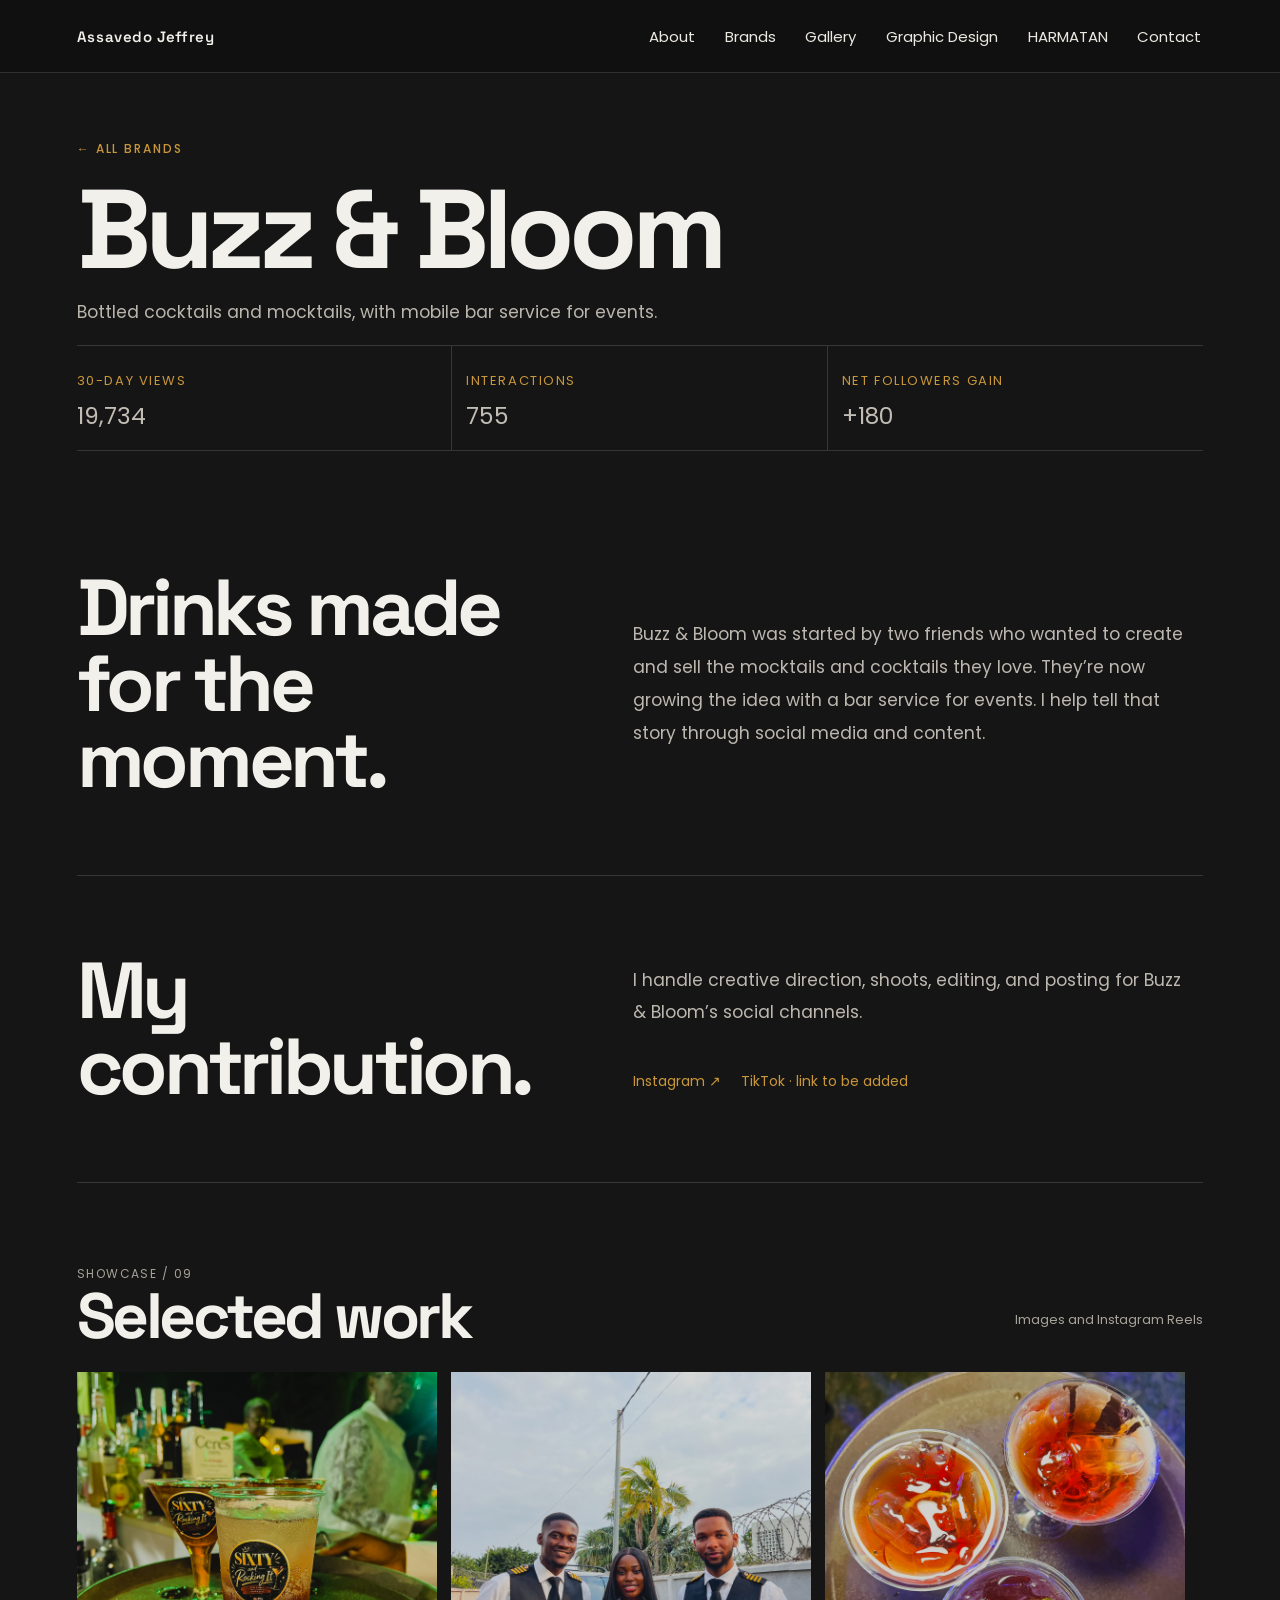
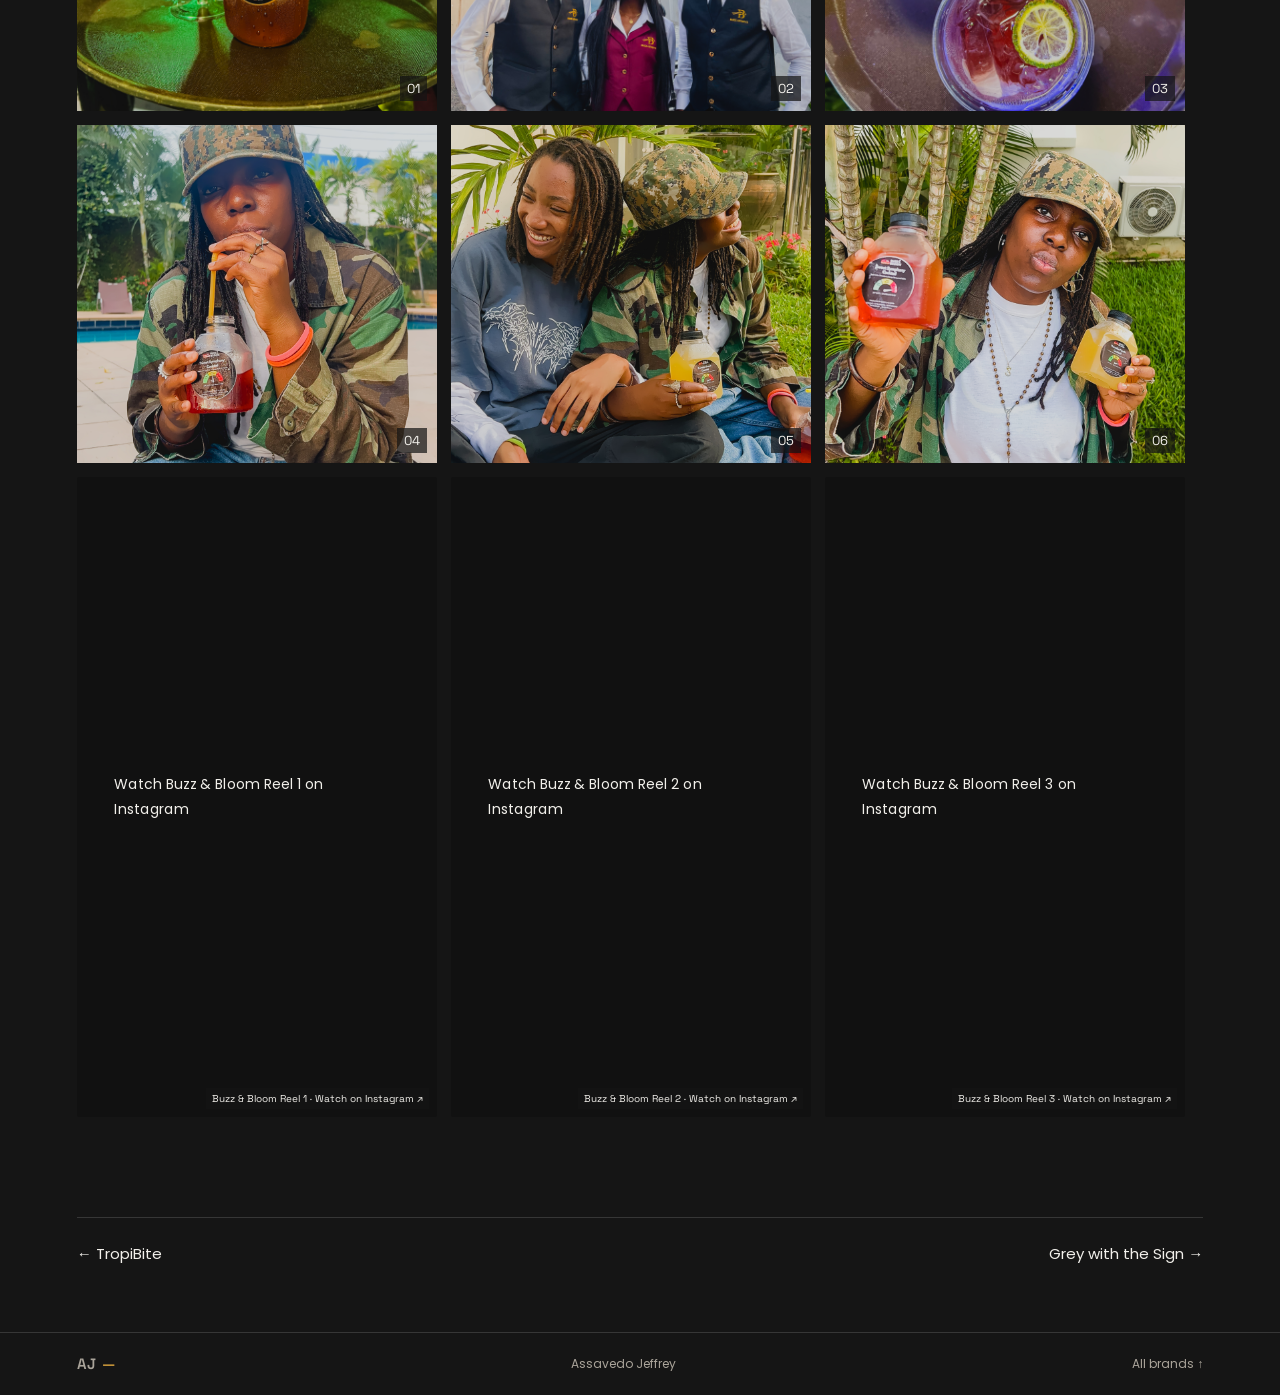
==== commit 697c8ba9: "Update brand follower gains" ====
--- a/buzz-and-bloom.html
+++ b/buzz-and-bloom.html
@@ -1,7 +1,7 @@
 <!doctype html>
 <html lang="en"><head><meta charset="utf-8"><meta name="viewport" content="width=device-width,initial-scale=1"><meta name="theme-color" content="#151515"><title>Buzz & Bloom — Assavedo Jeffrey</title><meta name="description" content="Selected creative work for Buzz & Bloom by Assavedo Jeffrey"><link rel="preconnect" href="https://fonts.googleapis.com"><link rel="preconnect" href="https://fonts.gstatic.com" crossorigin><link href="https://fonts.googleapis.com/css2?family=Poppins:wght@400;500;600&family=Space+Grotesk:wght@400;500;600;700&display=swap" rel="stylesheet"><link rel="stylesheet" href="site.css?v=theme-undone-20261112"></head>
 <body class=""><header class="site-nav is-solid"><div class="wrap nav-inner"><a class="logo" href="index.html">Assavedo Jeffrey</a><nav class="nav-links" aria-label="Main navigation"><a href="index.html#about">About</a><a href="index.html#brands">Brands</a><a href="gallery.html?v=everpages-20261112">Gallery</a><a href="graphic-design.html">Graphic Design</a><a href="harmatan.html">HARMATAN</a><a href="index.html#contact">Contact</a></nav></div></header><main class="wrap">
-<header class="page-top"><a class="eyebrow" href="index.html#brands">← All brands</a><h1>Buzz &amp; Bloom</h1><p>Bottled cocktails and mocktails, with mobile bar service for events.</p><div class="detail-nums"><div><span>30-day views</span><p>19,734</p></div><div><span>Interactions</span><p>755</p></div><div><span>Net followers gain</span><p>&#43;70</p></div></div></header><section class="detail-story"><div><h2>Drinks made<br>for the moment.</h2><p>Buzz &amp; Bloom was started by two friends who wanted to create and sell the mocktails and cocktails they love. They’re now growing the idea with a bar service for events. I help tell that story through social media and content.</p></div></section>
+<header class="page-top"><a class="eyebrow" href="index.html#brands">← All brands</a><h1>Buzz &amp; Bloom</h1><p>Bottled cocktails and mocktails, with mobile bar service for events.</p><div class="detail-nums"><div><span>30-day views</span><p>19,734</p></div><div><span>Interactions</span><p>755</p></div><div><span>Net followers gain</span><p>+180</p></div></div></header><section class="detail-story"><div><h2>Drinks made<br>for the moment.</h2><p>Buzz &amp; Bloom was started by two friends who wanted to create and sell the mocktails and cocktails they love. They’re now growing the idea with a bar service for events. I help tell that story through social media and content.</p></div></section>
 <section class="detail-roles"><div><h2>My contribution.</h2><p>I handle creative direction, shoots, editing, and posting for Buzz &amp; Bloom’s social channels.</p><div class="social-links"><a href="https://www.instagram.com/_buzznbloom/" target="_blank" rel="noopener noreferrer">Instagram ↗︎</a><span>TikTok · link to be added</span></div></div></section>
 <section class="detail-gallery"><div class="detail-gallery-heading"><div><div class="section-label"><span>03</span><span>Showcase / 09</span></div><h2>Selected work</h2></div><p>Images and Instagram Reels</p></div><div class="showcase-grid casestody-reels"><figure><img src="images/buzzbloom-18.jpg" alt="Buzz & Bloom selected work 1" loading="lazy"><figcaption>01</figcaption></figure><figure><img src="images/buzzbloom-11.jpg" alt="Buzz & Bloom selected work 2" loading="lazy"><figcaption>02</figcaption></figure><figure><img src="images/buzzbloom-19.jpg" alt="Buzz & Bloom selected work 3" loading="lazy"><figcaption>03</figcaption></figure><figure><img src="images/buzzbloom-1.jpg" alt="Buzz & Bloom selected work 4" loading="lazy"><figcaption>04</figcaption></figure><figure><img src="images/buzzbloom-5.jpg" alt="Buzz & Bloom selected work 5" loading="lazy"><figcaption>05</figcaption></figure><figure><img src="images/buzzbloom-2.jpg" alt="Buzz & Bloom selected work 6" loading="lazy"><figcaption>06</figcaption></figure><figure class="instagram-reel-card"><blockquote class="instagram-media" data-instgrm-permalink="https://www.instagram.com/reel/DdJ0oDisPxw/" data-instgrm-version="14"><a href="https://www.instagram.com/reel/DdJ0oDisPxw/" target="_blank" rel="noopener noreferrer">Watch Buzz &amp; Bloom Reel 1 on Instagram</a></blockquote><figcaption>Buzz &amp; Bloom Reel 1 · Watch on Instagram ↗︎</figcaption></figure><figure class="instagram-reel-card"><blockquote class="instagram-media" data-instgrm-permalink="https://www.instagram.com/reel/DcBXcgoskUH/" data-instgrm-version="14"><a href="https://www.instagram.com/reel/DcBXcgoskUH/" target="_blank" rel="noopener noreferrer">Watch Buzz &amp; Bloom Reel 2 on Instagram</a></blockquote><figcaption>Buzz &amp; Bloom Reel 2 · Watch on Instagram ↗︎</figcaption></figure><figure class="instagram-reel-card"><blockquote class="instagram-media" data-instgrm-permalink="https://www.instagram.com/reel/Dbl1h_usZmH/" data-instgrm-version="14"><a href="https://www.instagram.com/reel/Dbl1h_usZmH/" target="_blank" rel="noopener noreferrer">Watch Buzz &amp; Bloom Reel 3 on Instagram</a></blockquote><figcaption>Buzz &amp; Bloom Reel 3 · Watch on Instagram ↗︎</figcaption></figure></div></section>
 <nav class="page-nav"><a href="tropibite.html">← TropiBite</a><a href="greywiththesign.html">Grey with the Sign →</a></nav></main><footer class="site-footer"><div class="wrap"><a class="logo" href="index.html">AJ<span>—</span></a><span>Assavedo Jeffrey</span><a href="index.html#brands">All brands ↑︎</a></div></footer><script async src="https://www.instagram.com/embed.js"></script><script src="site.js?v=-20261112" defer></script></body></html>
